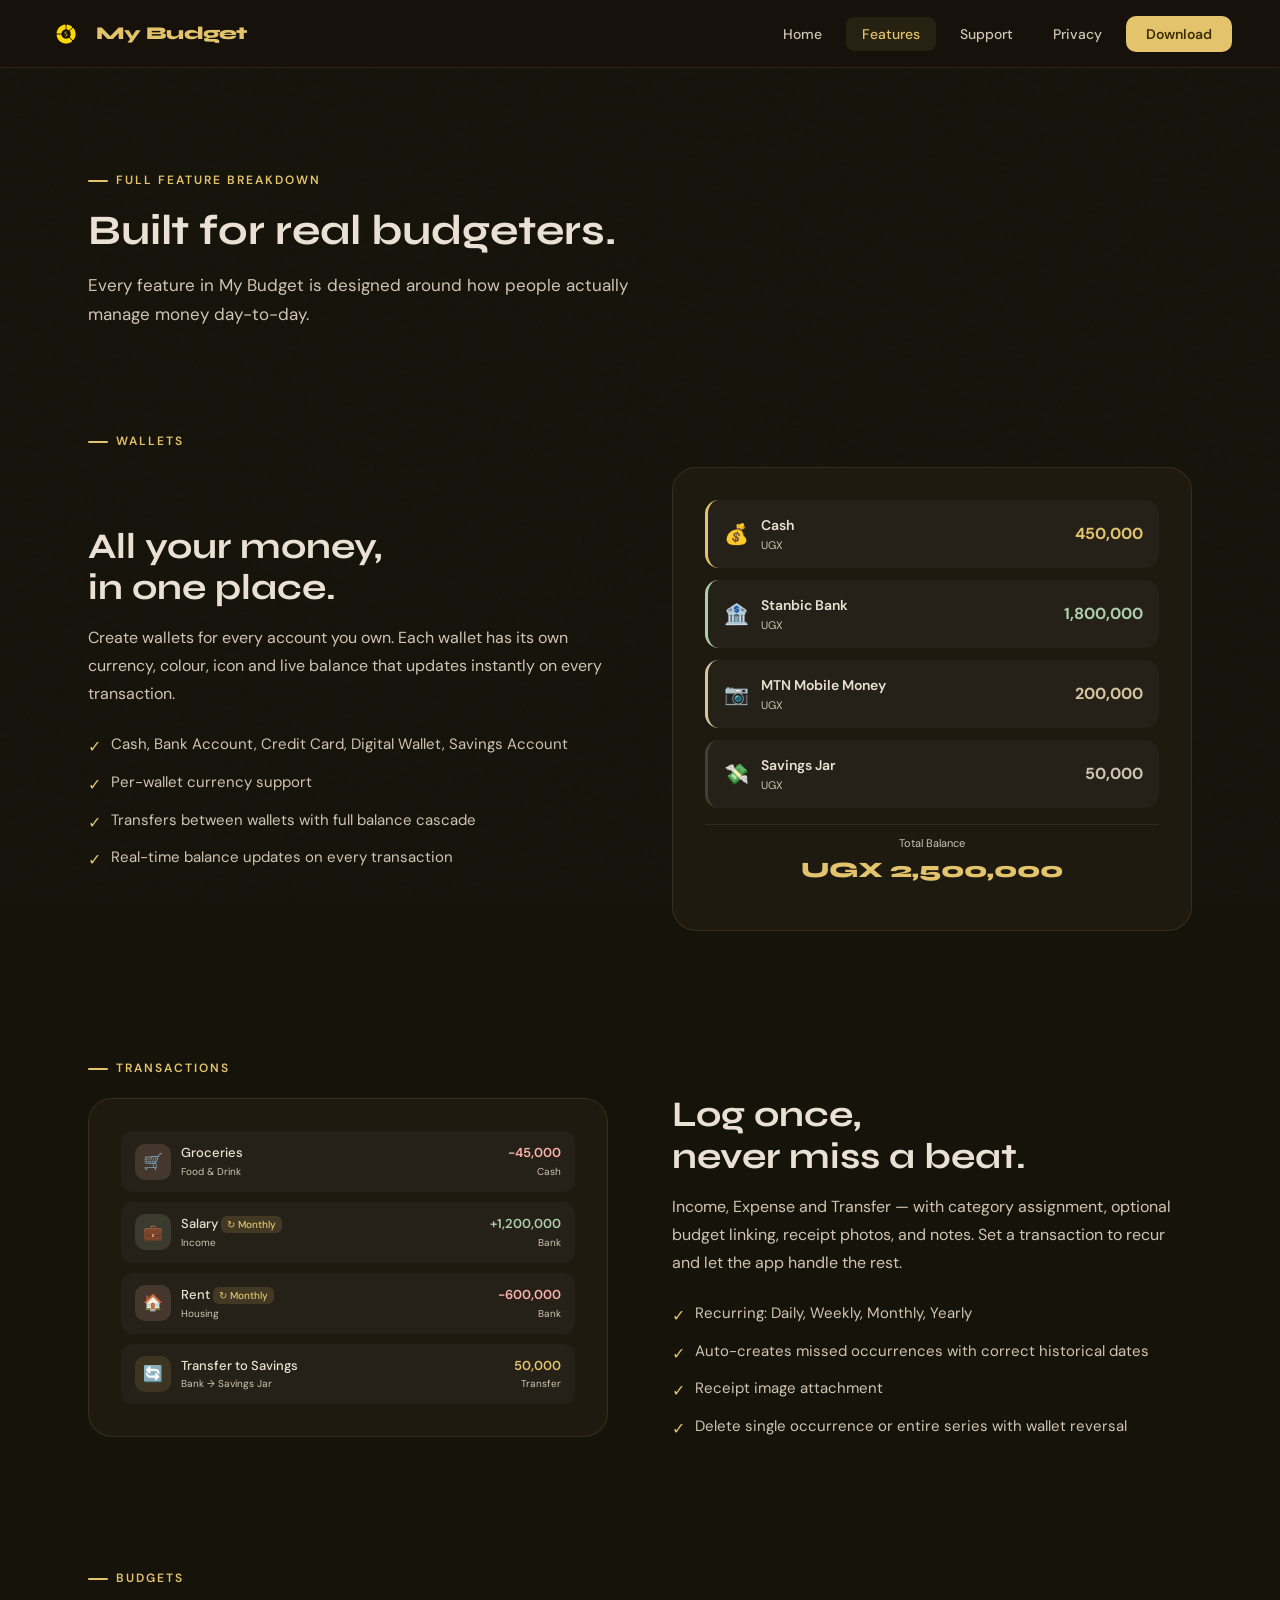
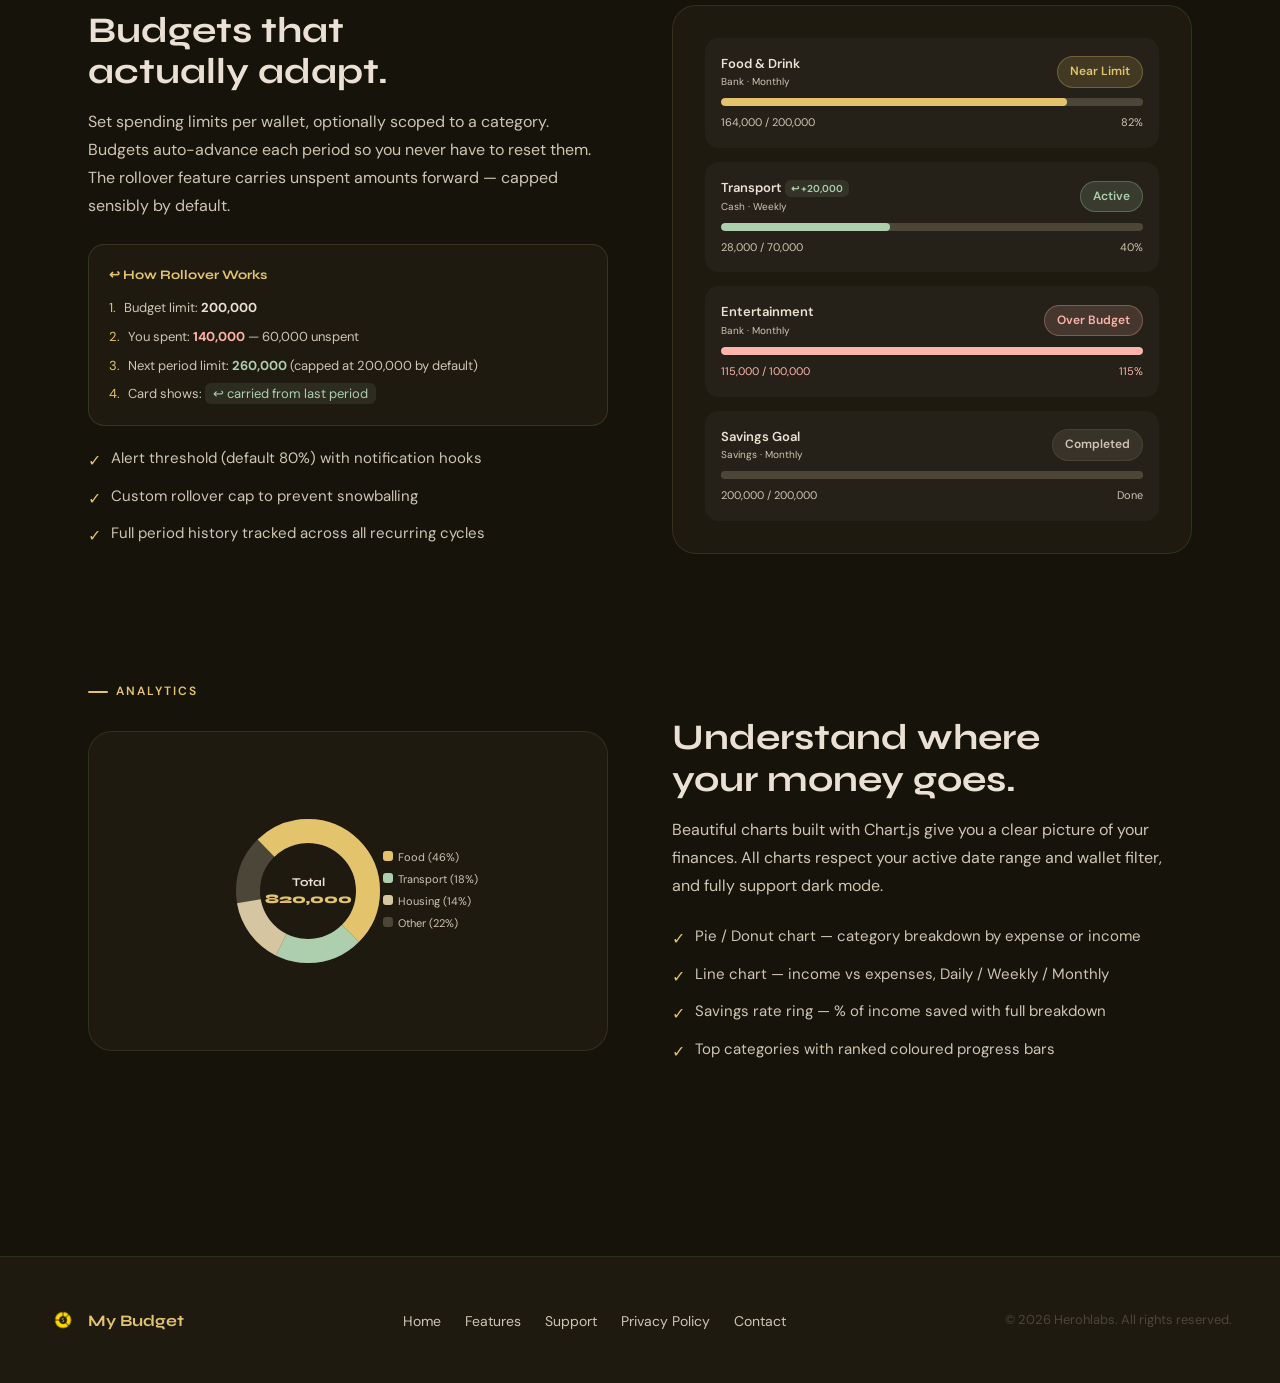
==== features.html @ f4169ef9 "- Initial Commit" ====
<!DOCTYPE html>
<html lang="en">
<head>
  <meta charset="UTF-8"/>
  <meta name="viewport" content="width=device-width, initial-scale=1.0"/>
  <title>Features — My Budget</title>
  <link rel="stylesheet" href="shared.css"/>
  <style>
    .feature-block { display:grid; grid-template-columns:1fr 1fr; gap:64px; align-items:center; margin-bottom:96px; }
    .feature-block.reverse { direction:rtl; }
    .feature-block.reverse > * { direction:ltr; }
    .feature-visual { background:var(--surface); border:1px solid rgba(227,196,109,0.12); border-radius:24px; padding:32px; min-height:320px; display:flex; flex-direction:column; justify-content:center; }
    .status-badge { display:inline-flex; align-items:center; gap:6px; padding:5px 12px; border-radius:100px; font-size:12px; font-weight:600; }
    .status-active { background:rgba(173,207,174,0.15); color:var(--tertiary); border:1px solid rgba(173,207,174,0.3); }
    .status-near { background:rgba(227,196,109,0.15); color:var(--primary); border:1px solid rgba(227,196,109,0.3); }
    .status-over { background:rgba(255,180,171,0.15); color:var(--error); border:1px solid rgba(255,180,171,0.3); }
    .status-completed { background:rgba(76,70,57,0.5); color:var(--on-surface-variant); border:1px solid rgba(76,70,57,0.8); }
    .progress-bar { height:8px; background:var(--surface-variant); border-radius:100px; overflow:hidden; margin:8px 0; }
    .progress-fill { height:100%; border-radius:100px; transition:width 0.6s ease; }
    @media(max-width:768px) { .feature-block { grid-template-columns:1fr; } .feature-block.reverse { direction:ltr; } }
  </style>
</head>
<body>
<nav id="navbar">
  <a href="index.html" class="nav-logo">
    <img src="ic_launcher_monochrome.png" alt="My Budget Logo">
    <span>My Budget</span>
  </a>
  <ul class="nav-links">
    <li><a href="index.html" id="nav-home">Home</a></li>
    <li><a href="features.html" id="nav-features">Features</a></li>
    <li><a href="support.html" id="nav-support">Support</a></li>
    <li><a href="privacy.html" id="nav-privacy">Privacy</a></li>
    <li><a href="#download" class="nav-cta">Download</a></li>
  </ul>
</nav>


<div style="padding-top:68px;">
  <section class="section" style="padding-bottom:48px;">
    <div class="section-label">Full feature breakdown</div>
    <h1 class="section-title">Built for real budgeters.</h1>
    <p class="section-sub">Every feature in My Budget is designed around how people actually manage money day-to-day.</p>
  </section>

  <!-- ── WALLETS ── -->
  <section class="section" style="padding-top:0;">
    <div class="section-label">Wallets</div>
    <div class="feature-block reveal">
      <div>
        <h2 style="font-size:clamp(24px,3vw,36px);margin-bottom:16px;">All your money,<br/>in one place.</h2>
        <p style="color:var(--on-surface-variant);margin-bottom:24px;line-height:1.75;">Create wallets for every account you own. Each wallet has its own currency, colour, icon and live balance that updates instantly on every transaction.</p>
        <ul style="list-style:none;display:flex;flex-direction:column;gap:10px;">
          <li style="display:flex;align-items:flex-start;gap:10px;"><span style="color:var(--primary);margin-top:2px;">&#10003;</span><span style="color:var(--on-surface-variant);font-size:15px;">Cash, Bank Account, Credit Card, Digital Wallet, Savings Account</span></li>
          <li style="display:flex;align-items:flex-start;gap:10px;"><span style="color:var(--primary);margin-top:2px;">&#10003;</span><span style="color:var(--on-surface-variant);font-size:15px;">Per-wallet currency support</span></li>
          <li style="display:flex;align-items:flex-start;gap:10px;"><span style="color:var(--primary);margin-top:2px;">&#10003;</span><span style="color:var(--on-surface-variant);font-size:15px;">Transfers between wallets with full balance cascade</span></li>
          <li style="display:flex;align-items:flex-start;gap:10px;"><span style="color:var(--primary);margin-top:2px;">&#10003;</span><span style="color:var(--on-surface-variant);font-size:15px;">Real-time balance updates on every transaction</span></li>
        </ul>
      </div>
      <div class="feature-visual">
        <div style="display:flex;flex-direction:column;gap:12px;">
          <div style="display:flex;justify-content:space-between;align-items:center;padding:14px 16px;background:var(--surface-2);border-radius:14px;border-left:3px solid var(--primary);">
            <div style="display:flex;align-items:center;gap:12px;"><span style="font-size:20px;">&#128176;</span><div><div style="font-weight:600;font-size:14px;">Cash</div><div style="font-size:11px;color:var(--on-surface-variant);">UGX</div></div></div>
            <div style="font-weight:700;color:var(--primary);">450,000</div>
          </div>
          <div style="display:flex;justify-content:space-between;align-items:center;padding:14px 16px;background:var(--surface-2);border-radius:14px;border-left:3px solid var(--tertiary);">
            <div style="display:flex;align-items:center;gap:12px;"><span style="font-size:20px;">&#127974;</span><div><div style="font-weight:600;font-size:14px;">Stanbic Bank</div><div style="font-size:11px;color:var(--on-surface-variant);">UGX</div></div></div>
            <div style="font-weight:700;color:var(--tertiary);">1,800,000</div>
          </div>
          <div style="display:flex;justify-content:space-between;align-items:center;padding:14px 16px;background:var(--surface-2);border-radius:14px;border-left:3px solid var(--secondary);">
            <div style="display:flex;align-items:center;gap:12px;"><span style="font-size:20px;">&#128247;</span><div><div style="font-weight:600;font-size:14px;">MTN Mobile Money</div><div style="font-size:11px;color:var(--on-surface-variant);">UGX</div></div></div>
            <div style="font-weight:700;color:var(--secondary);">200,000</div>
          </div>
          <div style="display:flex;justify-content:space-between;align-items:center;padding:14px 16px;background:var(--surface-2);border-radius:14px;border-left:3px solid rgba(76,70,57,0.8);">
            <div style="display:flex;align-items:center;gap:12px;"><span style="font-size:20px;">&#128184;</span><div><div style="font-weight:600;font-size:14px;">Savings Jar</div><div style="font-size:11px;color:var(--on-surface-variant);">UGX</div></div></div>
            <div style="font-weight:700;color:var(--on-surface-variant);">50,000</div>
          </div>
          <div style="text-align:center;padding:10px;border-top:1px solid rgba(227,196,109,0.1);margin-top:4px;"><div style="font-size:11px;color:var(--on-surface-variant);">Total Balance</div><div style="font-size:22px;font-weight:800;color:var(--primary);font-family:'Syne',sans-serif;">UGX 2,500,000</div></div>
        </div>
      </div>
    </div>

    <!-- ── TRANSACTIONS ── -->
    <div class="section-label" style="margin-top:32px;">Transactions</div>
    <div class="feature-block reverse reveal">
      <div>
        <h2 style="font-size:clamp(24px,3vw,36px);margin-bottom:16px;">Log once,<br/>never miss a beat.</h2>
        <p style="color:var(--on-surface-variant);margin-bottom:24px;line-height:1.75;">Income, Expense and Transfer — with category assignment, optional budget linking, receipt photos, and notes. Set a transaction to recur and let the app handle the rest.</p>
        <ul style="list-style:none;display:flex;flex-direction:column;gap:10px;">
          <li style="display:flex;align-items:flex-start;gap:10px;"><span style="color:var(--primary);margin-top:2px;">&#10003;</span><span style="color:var(--on-surface-variant);font-size:15px;">Recurring: Daily, Weekly, Monthly, Yearly</span></li>
          <li style="display:flex;align-items:flex-start;gap:10px;"><span style="color:var(--primary);margin-top:2px;">&#10003;</span><span style="color:var(--on-surface-variant);font-size:15px;">Auto-creates missed occurrences with correct historical dates</span></li>
          <li style="display:flex;align-items:flex-start;gap:10px;"><span style="color:var(--primary);margin-top:2px;">&#10003;</span><span style="color:var(--on-surface-variant);font-size:15px;">Receipt image attachment</span></li>
          <li style="display:flex;align-items:flex-start;gap:10px;"><span style="color:var(--primary);margin-top:2px;">&#10003;</span><span style="color:var(--on-surface-variant);font-size:15px;">Delete single occurrence or entire series with wallet reversal</span></li>
        </ul>
      </div>
      <div class="feature-visual">
        <div style="display:flex;flex-direction:column;gap:10px;">
          <div style="display:flex;justify-content:space-between;align-items:center;padding:12px 14px;background:var(--surface-2);border-radius:12px;">
            <div style="display:flex;align-items:center;gap:10px;"><div style="width:36px;height:36px;background:rgba(255,180,171,0.15);border-radius:10px;display:flex;align-items:center;justify-content:center;">&#128722;</div><div><div style="font-size:13px;font-weight:500;">Groceries</div><div style="font-size:10px;color:var(--on-surface-variant);">Food &amp; Drink</div></div></div>
            <div style="text-align:right;"><div style="color:var(--error);font-weight:600;font-size:13px;">-45,000</div><div style="font-size:10px;color:var(--on-surface-variant);">Cash</div></div>
          </div>
          <div style="display:flex;justify-content:space-between;align-items:center;padding:12px 14px;background:var(--surface-2);border-radius:12px;">
            <div style="display:flex;align-items:center;gap:10px;"><div style="width:36px;height:36px;background:rgba(173,207,174,0.15);border-radius:10px;display:flex;align-items:center;justify-content:center;">&#128188;</div><div><div style="font-size:13px;font-weight:500;">Salary <span style="font-size:10px;background:rgba(227,196,109,0.15);color:var(--primary);padding:2px 6px;border-radius:6px;">&#8635; Monthly</span></div><div style="font-size:10px;color:var(--on-surface-variant);">Income</div></div></div>
            <div style="text-align:right;"><div style="color:var(--tertiary);font-weight:600;font-size:13px;">+1,200,000</div><div style="font-size:10px;color:var(--on-surface-variant);">Bank</div></div>
          </div>
          <div style="display:flex;justify-content:space-between;align-items:center;padding:12px 14px;background:var(--surface-2);border-radius:12px;">
            <div style="display:flex;align-items:center;gap:10px;"><div style="width:36px;height:36px;background:rgba(255,180,171,0.15);border-radius:10px;display:flex;align-items:center;justify-content:center;">&#127968;</div><div><div style="font-size:13px;font-weight:500;">Rent <span style="font-size:10px;background:rgba(227,196,109,0.15);color:var(--primary);padding:2px 6px;border-radius:6px;">&#8635; Monthly</span></div><div style="font-size:10px;color:var(--on-surface-variant);">Housing</div></div></div>
            <div style="text-align:right;"><div style="color:var(--error);font-weight:600;font-size:13px;">-600,000</div><div style="font-size:10px;color:var(--on-surface-variant);">Bank</div></div>
          </div>
          <div style="display:flex;justify-content:space-between;align-items:center;padding:12px 14px;background:var(--surface-2);border-radius:12px;">
            <div style="display:flex;align-items:center;gap:10px;"><div style="width:36px;height:36px;background:rgba(227,196,109,0.12);border-radius:10px;display:flex;align-items:center;justify-content:center;">&#128260;</div><div><div style="font-size:13px;font-weight:500;">Transfer to Savings</div><div style="font-size:10px;color:var(--on-surface-variant);">Bank &#8594; Savings Jar</div></div></div>
            <div style="text-align:right;"><div style="color:var(--primary);font-weight:600;font-size:13px;">50,000</div><div style="font-size:10px;color:var(--on-surface-variant);">Transfer</div></div>
          </div>
        </div>
      </div>
    </div>

    <!-- ── BUDGETS ── -->
    <div class="section-label" style="margin-top:32px;">Budgets</div>
    <div class="feature-block reveal">
      <div>
        <h2 style="font-size:clamp(24px,3vw,36px);margin-bottom:16px;">Budgets that<br/>actually adapt.</h2>
        <p style="color:var(--on-surface-variant);margin-bottom:24px;line-height:1.75;">Set spending limits per wallet, optionally scoped to a category. Budgets auto-advance each period so you never have to reset them. The rollover feature carries unspent amounts forward — capped sensibly by default.</p>

        <div style="background:var(--surface);border:1px solid rgba(227,196,109,0.15);border-radius:16px;padding:20px;margin-bottom:20px;">
          <div style="font-size:13px;font-weight:700;color:var(--primary);margin-bottom:12px;font-family:'Syne',sans-serif;">&#8617; How Rollover Works</div>
          <div style="display:flex;flex-direction:column;gap:8px;font-size:13px;color:var(--on-surface-variant);">
            <div style="display:flex;gap:8px;"><span style="color:var(--primary);">1.</span><span>Budget limit: <strong style="color:var(--on-bg);">200,000</strong></span></div>
            <div style="display:flex;gap:8px;"><span style="color:var(--primary);">2.</span><span>You spent: <strong style="color:var(--error);">140,000</strong> — 60,000 unspent</span></div>
            <div style="display:flex;gap:8px;"><span style="color:var(--primary);">3.</span><span>Next period limit: <strong style="color:var(--tertiary);">260,000</strong> (capped at 200,000 by default)</span></div>
            <div style="display:flex;gap:8px;"><span style="color:var(--primary);">4.</span><span>Card shows: <span style="background:rgba(173,207,174,0.1);padding:2px 8px;border-radius:6px;color:var(--tertiary);">&#8617; carried from last period</span></span></div>
          </div>
        </div>

        <ul style="list-style:none;display:flex;flex-direction:column;gap:10px;">
          <li style="display:flex;align-items:flex-start;gap:10px;"><span style="color:var(--primary);margin-top:2px;">&#10003;</span><span style="color:var(--on-surface-variant);font-size:15px;">Alert threshold (default 80%) with notification hooks</span></li>
          <li style="display:flex;align-items:flex-start;gap:10px;"><span style="color:var(--primary);margin-top:2px;">&#10003;</span><span style="color:var(--on-surface-variant);font-size:15px;">Custom rollover cap to prevent snowballing</span></li>
          <li style="display:flex;align-items:flex-start;gap:10px;"><span style="color:var(--primary);margin-top:2px;">&#10003;</span><span style="color:var(--on-surface-variant);font-size:15px;">Full period history tracked across all recurring cycles</span></li>
        </ul>
      </div>
      <div class="feature-visual">
        <div style="display:flex;flex-direction:column;gap:14px;">
          <div style="padding:16px;background:var(--surface-2);border-radius:14px;">
            <div style="display:flex;justify-content:space-between;align-items:center;margin-bottom:8px;"><div><div style="font-size:13px;font-weight:600;">Food &amp; Drink</div><div style="font-size:10px;color:var(--on-surface-variant);">Bank &middot; Monthly</div></div><span class="status-badge status-near">Near Limit</span></div>
            <div class="progress-bar"><div class="progress-fill" style="width:82%;background:var(--primary);"></div></div>
            <div style="display:flex;justify-content:space-between;font-size:11px;color:var(--on-surface-variant);"><span>164,000 / 200,000</span><span>82%</span></div>
          </div>
          <div style="padding:16px;background:var(--surface-2);border-radius:14px;">
            <div style="display:flex;justify-content:space-between;align-items:center;margin-bottom:8px;"><div><div style="font-size:13px;font-weight:600;">Transport <span style="font-size:10px;background:rgba(173,207,174,0.1);color:var(--tertiary);padding:2px 6px;border-radius:6px;">&#8617; +20,000</span></div><div style="font-size:10px;color:var(--on-surface-variant);">Cash &middot; Weekly</div></div><span class="status-badge status-active">Active</span></div>
            <div class="progress-bar"><div class="progress-fill" style="width:40%;background:var(--tertiary);"></div></div>
            <div style="display:flex;justify-content:space-between;font-size:11px;color:var(--on-surface-variant);"><span>28,000 / 70,000</span><span>40%</span></div>
          </div>
          <div style="padding:16px;background:var(--surface-2);border-radius:14px;">
            <div style="display:flex;justify-content:space-between;align-items:center;margin-bottom:8px;"><div><div style="font-size:13px;font-weight:600;">Entertainment</div><div style="font-size:10px;color:var(--on-surface-variant);">Bank &middot; Monthly</div></div><span class="status-badge status-over">Over Budget</span></div>
            <div class="progress-bar"><div class="progress-fill" style="width:100%;background:var(--error);"></div></div>
            <div style="display:flex;justify-content:space-between;font-size:11px;color:var(--error);"><span>115,000 / 100,000</span><span>115%</span></div>
          </div>
          <div style="padding:16px;background:var(--surface-2);border-radius:14px;">
            <div style="display:flex;justify-content:space-between;align-items:center;margin-bottom:8px;"><div><div style="font-size:13px;font-weight:600;">Savings Goal</div><div style="font-size:10px;color:var(--on-surface-variant);">Savings &middot; Monthly</div></div><span class="status-badge status-completed">Completed</span></div>
            <div class="progress-bar"><div class="progress-fill" style="width:100%;background:var(--surface-variant);"></div></div>
            <div style="display:flex;justify-content:space-between;font-size:11px;color:var(--on-surface-variant);"><span>200,000 / 200,000</span><span>Done</span></div>
          </div>
        </div>
      </div>
    </div>

    <!-- ── STATISTICS ── -->
    <div class="section-label" style="margin-top:32px;">Analytics</div>
    <div class="feature-block reverse reveal">
      <div>
        <h2 style="font-size:clamp(24px,3vw,36px);margin-bottom:16px;">Understand where<br/>your money goes.</h2>
        <p style="color:var(--on-surface-variant);margin-bottom:24px;line-height:1.75;">Beautiful charts built with Chart.js give you a clear picture of your finances. All charts respect your active date range and wallet filter, and fully support dark mode.</p>
        <ul style="list-style:none;display:flex;flex-direction:column;gap:10px;">
          <li style="display:flex;align-items:flex-start;gap:10px;"><span style="color:var(--primary);margin-top:2px;">&#10003;</span><span style="color:var(--on-surface-variant);font-size:15px;">Pie / Donut chart — category breakdown by expense or income</span></li>
          <li style="display:flex;align-items:flex-start;gap:10px;"><span style="color:var(--primary);margin-top:2px;">&#10003;</span><span style="color:var(--on-surface-variant);font-size:15px;">Line chart — income vs expenses, Daily / Weekly / Monthly</span></li>
          <li style="display:flex;align-items:flex-start;gap:10px;"><span style="color:var(--primary);margin-top:2px;">&#10003;</span><span style="color:var(--on-surface-variant);font-size:15px;">Savings rate ring — % of income saved with full breakdown</span></li>
          <li style="display:flex;align-items:flex-start;gap:10px;"><span style="color:var(--primary);margin-top:2px;">&#10003;</span><span style="color:var(--on-surface-variant);font-size:15px;">Top categories with ranked coloured progress bars</span></li>
        </ul>
      </div>
      <div class="feature-visual" style="align-items:center;">
        <svg viewBox="0 0 280 220" xmlns="http://www.w3.org/2000/svg" style="width:100%;max-width:280px;">
          <!-- Donut chart -->
          <circle cx="100" cy="110" r="60" fill="none" stroke="#4C4639" stroke-width="24"/>
          <circle cx="100" cy="110" r="60" fill="none" stroke="#E3C46D" stroke-width="24" stroke-dasharray="188 189" stroke-dashoffset="47" transform="rotate(-90 100 110)"/>
          <circle cx="100" cy="110" r="60" fill="none" stroke="#ADCFAE" stroke-width="24" stroke-dasharray="75 302" stroke-dashoffset="-141" transform="rotate(-90 100 110)"/>
          <circle cx="100" cy="110" r="60" fill="none" stroke="#D5C5A1" stroke-width="24" stroke-dasharray="56 321" stroke-dashoffset="-216" transform="rotate(-90 100 110)"/>
          <text x="100" y="105" text-anchor="middle" fill="#EAE1D4" font-size="12" font-family="Syne" font-weight="700">Total</text>
          <text x="100" y="122" text-anchor="middle" fill="#E3C46D" font-size="13" font-family="Syne" font-weight="800">820,000</text>
          <!-- Legend -->
          <rect x="175" y="70" width="10" height="10" rx="3" fill="#E3C46D"/>
          <text x="190" y="80" fill="#CFC5B4" font-size="11" font-family="DM Sans">Food (46%)</text>
          <rect x="175" y="92" width="10" height="10" rx="3" fill="#ADCFAE"/>
          <text x="190" y="102" fill="#CFC5B4" font-size="11" font-family="DM Sans">Transport (18%)</text>
          <rect x="175" y="114" width="10" height="10" rx="3" fill="#D5C5A1"/>
          <text x="190" y="124" fill="#CFC5B4" font-size="11" font-family="DM Sans">Housing (14%)</text>
          <rect x="175" y="136" width="10" height="10" rx="3" fill="#4C4639"/>
          <text x="190" y="146" fill="#CFC5B4" font-size="11" font-family="DM Sans">Other (22%)</text>
        </svg>
      </div>
    </div>
  </section>
</div>

<footer>
  <div class="footer-inner">
    <a href="index.html" class="footer-logo">
      <img src="ic_launcher_monochrome.png" alt="My Budget"/>
      <span>My Budget</span>
    </a>
    <ul class="footer-links">
      <li><a href="index.html">Home</a></li>
      <li><a href="features.html">Features</a></li>
      <li><a href="support.html">Support</a></li>
      <li><a href="privacy.html">Privacy Policy</a></li>
      <li><a href="mailto:herohlabs@gmail.com">Contact</a></li>
    </ul>
    <p class="footer-copy">&copy; 2026 Herohlabs. All rights reserved.</p>
  </div>
</footer>

<script>
  const observer = new IntersectionObserver((entries) => {
    entries.forEach(e => { if (e.isIntersecting) e.target.classList.add('visible'); });
  }, { threshold: 0.1 });
  document.querySelectorAll('.reveal').forEach(el => observer.observe(el));
  document.getElementById('nav-features').classList.add('active');
</script>
</body>
</html>
---- shared.css ----
@import url('https://fonts.googleapis.com/css2?family=Syne:wght@400;500;600;700;800&family=DM+Sans:ital,opsz,wght@0,9..40,300;0,9..40,400;0,9..40,500;1,9..40,300&display=swap');

:root {
  --primary: #E3C46D;
  --primary-dark: #584400;
  --primary-light: #FFE08B;
  --on-primary: #3D2F00;
  --secondary: #D5C5A1;
  --secondary-container: #50462A;
  --on-secondary: #F2E1BB;
  --tertiary: #ADCFAE;
  --tertiary-container: #304D34;
  --on-tertiary: #C8ECC9;
  --error: #FFB4AB;
  --bg: #16130B;
  --surface: #1E1A10;
  --surface-2: #252118;
  --surface-variant: #4C4639;
  --on-bg: #EAE1D4;
  --on-surface: #EAE1D4;
  --on-surface-variant: #CFC5B4;
  --income: #ADCFAE;
  --expense: #FFB4AB;
  --radius: 16px;
  --radius-sm: 8px;
  --radius-lg: 24px;
}

*, *::before, *::after { box-sizing: border-box; margin: 0; padding: 0; }

html { scroll-behavior: smooth; }

body {
  font-family: 'DM Sans', sans-serif;
  background: var(--bg);
  color: var(--on-bg);
  line-height: 1.6;
  overflow-x: hidden;
}

/* ── NOISE TEXTURE OVERLAY ── */
body::before {
  content: '';
  position: fixed;
  inset: 0;
  background-image: url("data:image/svg+xml,%3Csvg viewBox='0 0 256 256' xmlns='http://www.w3.org/2000/svg'%3E%3Cfilter id='noise'%3E%3CfeTurbulence type='fractalNoise' baseFrequency='0.9' numOctaves='4' stitchTiles='stitch'/%3E%3C/filter%3E%3Crect width='100%25' height='100%25' filter='url(%23noise)' opacity='0.04'/%3E%3C/svg%3E");
  pointer-events: none;
  z-index: 0;
  opacity: 0.4;
}

/* ── TYPOGRAPHY ── */
h1, h2, h3, h4, h5 {
  font-family: 'Syne', sans-serif;
  font-weight: 700;
  line-height: 1.15;
}

/* ── NAV ── */
nav {
  position: fixed;
  top: 0; left: 0; right: 0;
  z-index: 100;
  padding: 0 48px;
  height: 68px;
  display: flex;
  align-items: center;
  justify-content: space-between;
  background: rgba(22, 19, 11, 0.82);
  backdrop-filter: blur(18px);
  -webkit-backdrop-filter: blur(18px);
  border-bottom: 1px solid rgba(227, 196, 109, 0.1);
  transition: all 0.3s ease;
}

.nav-logo {
  display: flex;
  align-items: center;
  gap: 12px;
  text-decoration: none;
}

.nav-logo img {
  width: 36px;
  height: 36px;
  border-radius: 10px;
}

.nav-logo span {
  font-family: 'Syne', sans-serif;
  font-weight: 800;
  font-size: 18px;
  color: var(--primary);
  letter-spacing: -0.5px;
}

.nav-links {
  display: flex;
  align-items: center;
  gap: 8px;
  list-style: none;
}

.nav-links a {
  color: var(--on-surface-variant);
  text-decoration: none;
  font-size: 14px;
  font-weight: 500;
  padding: 8px 16px;
  border-radius: 8px;
  transition: all 0.2s ease;
}

.nav-links a:hover, .nav-links a.active {
  color: var(--primary);
  background: rgba(227, 196, 109, 0.08);
}

.nav-cta {
  background: var(--primary) !important;
  color: var(--on-primary) !important;
  font-weight: 600 !important;
  padding: 9px 20px !important;
  border-radius: 10px !important;
}

.nav-cta:hover {
  background: var(--primary-light) !important;
  transform: translateY(-1px);
  box-shadow: 0 4px 20px rgba(227, 196, 109, 0.3);
}

/* ── BUTTONS ── */
.btn {
  display: inline-flex;
  align-items: center;
  gap: 8px;
  padding: 14px 28px;
  border-radius: 12px;
  font-family: 'DM Sans', sans-serif;
  font-weight: 600;
  font-size: 15px;
  text-decoration: none;
  cursor: pointer;
  border: none;
  transition: all 0.25s ease;
}

.btn-primary {
  background: var(--primary);
  color: var(--on-primary);
}

.btn-primary:hover {
  background: var(--primary-light);
  transform: translateY(-2px);
  box-shadow: 0 8px 32px rgba(227, 196, 109, 0.35);
}

.btn-outline {
  background: transparent;
  color: var(--primary);
  border: 1.5px solid rgba(227, 196, 109, 0.4);
}

.btn-outline:hover {
  background: rgba(227, 196, 109, 0.08);
  border-color: var(--primary);
  transform: translateY(-2px);
}

/* ── CARDS ── */
.card {
  background: var(--surface);
  border: 1px solid rgba(227, 196, 109, 0.1);
  border-radius: var(--radius);
  padding: 28px;
  transition: all 0.3s ease;
}

.card:hover {
  border-color: rgba(227, 196, 109, 0.25);
  transform: translateY(-4px);
  box-shadow: 0 16px 48px rgba(0,0,0,0.4);
}

/* ── SECTION ── */
.section {
  position: relative;
  z-index: 1;
  padding: 96px 48px;
  max-width: 1200px;
  margin: 0 auto;
}

.section-label {
  display: inline-flex;
  align-items: center;
  gap: 8px;
  font-size: 12px;
  font-weight: 600;
  letter-spacing: 2px;
  text-transform: uppercase;
  color: var(--primary);
  margin-bottom: 16px;
}

.section-label::before {
  content: '';
  width: 20px;
  height: 2px;
  background: var(--primary);
  border-radius: 2px;
}

.section-title {
  font-size: clamp(28px, 4vw, 42px);
  color: var(--on-bg);
  margin-bottom: 16px;
}

.section-sub {
  font-size: 17px;
  color: var(--on-surface-variant);
  max-width: 560px;
  line-height: 1.7;
  margin-bottom: 48px;
}

/* ── CHIP ── */
.chip {
  display: inline-flex;
  align-items: center;
  gap: 6px;
  padding: 5px 12px;
  border-radius: 100px;
  font-size: 12px;
  font-weight: 600;
  background: rgba(227, 196, 109, 0.12);
  color: var(--primary);
  border: 1px solid rgba(227, 196, 109, 0.2);
}

/* ── FOOTER ── */
footer {
  position: relative;
  z-index: 1;
  background: var(--surface);
  border-top: 1px solid rgba(227, 196, 109, 0.1);
  padding: 48px;
}

.footer-inner {
  max-width: 1200px;
  margin: 0 auto;
  display: flex;
  align-items: center;
  justify-content: space-between;
  flex-wrap: wrap;
  gap: 24px;
}

.footer-logo {
  display: flex;
  align-items: center;
  gap: 10px;
  text-decoration: none;
}

.footer-logo img { width: 30px; height: 30px; border-radius: 8px; }

.footer-logo span {
  font-family: 'Syne', sans-serif;
  font-weight: 700;
  font-size: 16px;
  color: var(--primary);
}

.footer-links {
  display: flex;
  gap: 24px;
  list-style: none;
  flex-wrap: wrap;
}

.footer-links a {
  color: var(--on-surface-variant);
  text-decoration: none;
  font-size: 14px;
  transition: color 0.2s;
}

.footer-links a:hover { color: var(--primary); }

.footer-copy {
  font-size: 13px;
  color: var(--surface-variant);
}

/* ── DIVIDER ── */
.divider {
  height: 1px;
  background: linear-gradient(90deg, transparent, rgba(227,196,109,0.15), transparent);
  margin: 0 48px;
}

/* ── GLOW ── */
.glow {
  position: absolute;
  border-radius: 50%;
  filter: blur(80px);
  pointer-events: none;
  z-index: 0;
}

/* ── SCROLL REVEAL ── */
.reveal {
  opacity: 0;
  transform: translateY(28px);
  transition: opacity 0.6s ease, transform 0.6s ease;
}

.reveal.visible {
  opacity: 1;
  transform: translateY(0);
}

/* ── MOBILE ── */
@media (max-width: 768px) {
  nav { padding: 0 20px; }
  .section { padding: 64px 20px; }
  .footer-inner { flex-direction: column; align-items: flex-start; }
  .nav-links { display: none; }
}
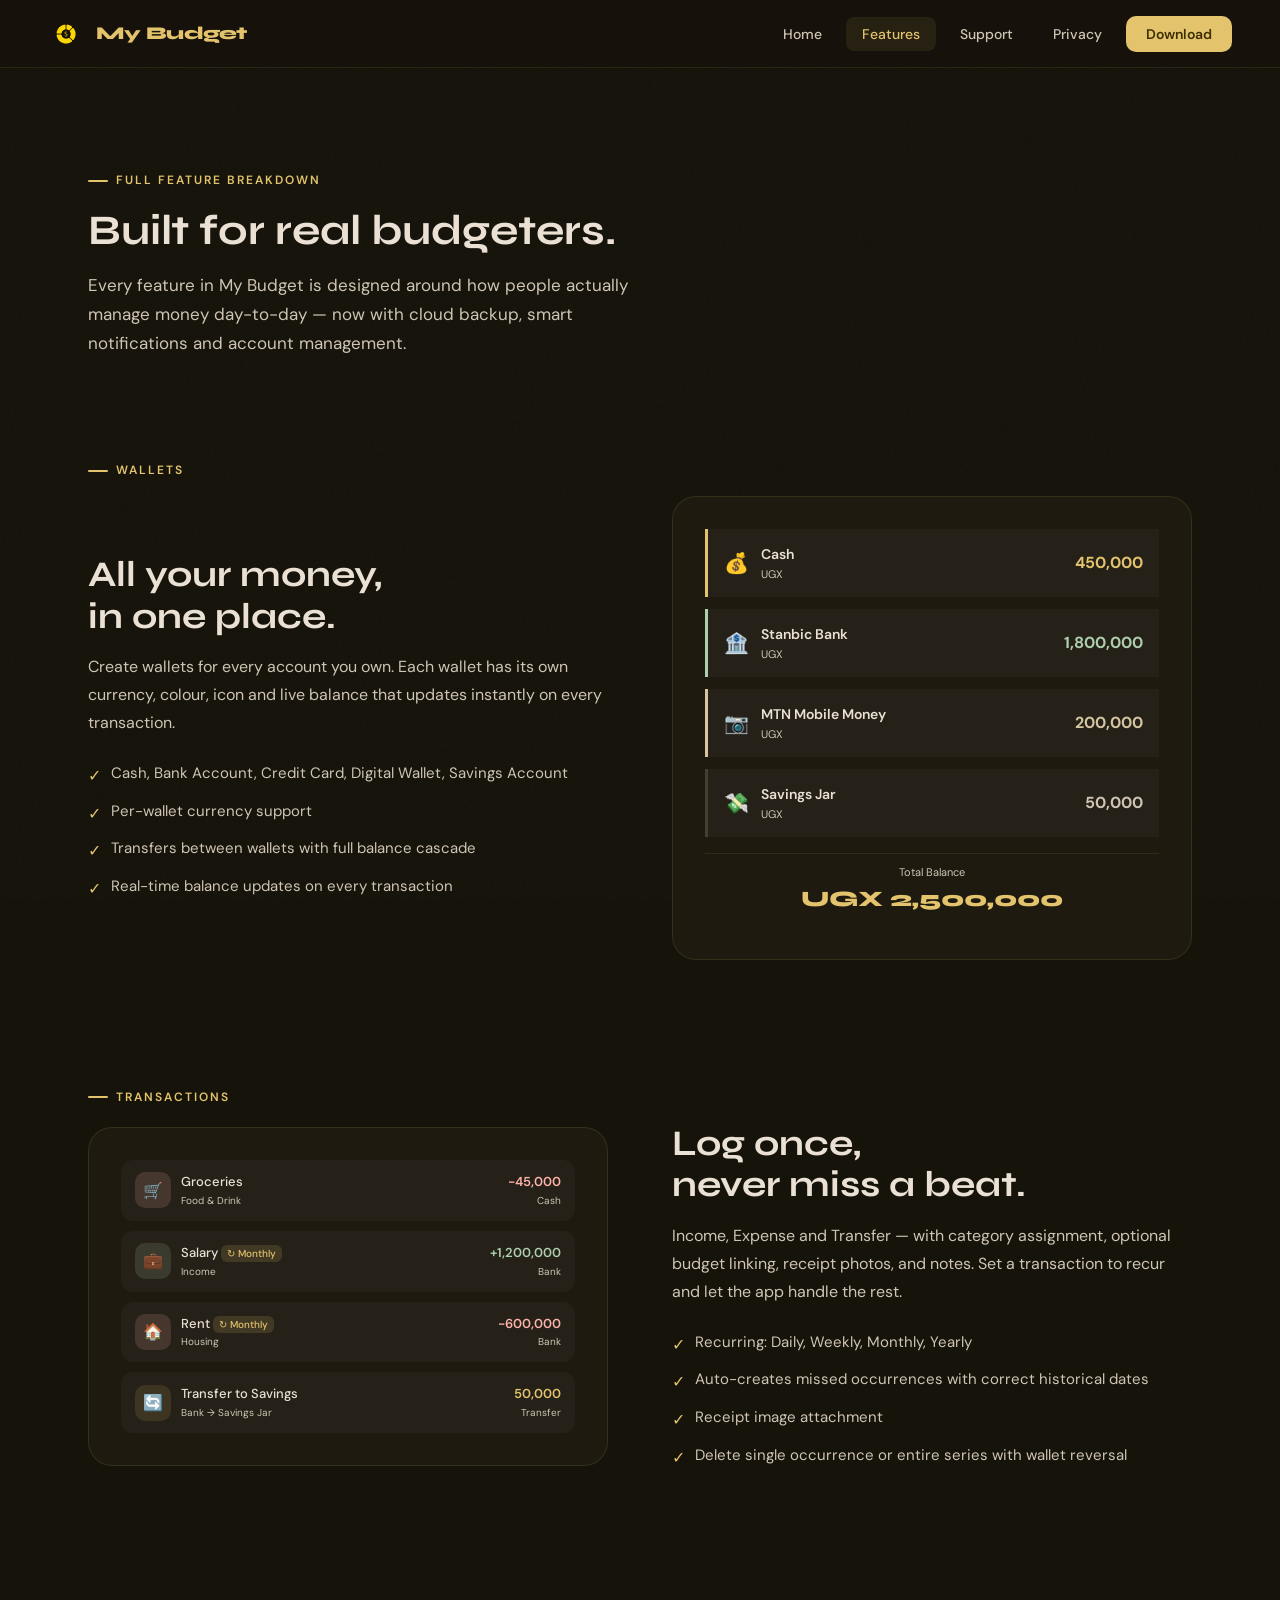
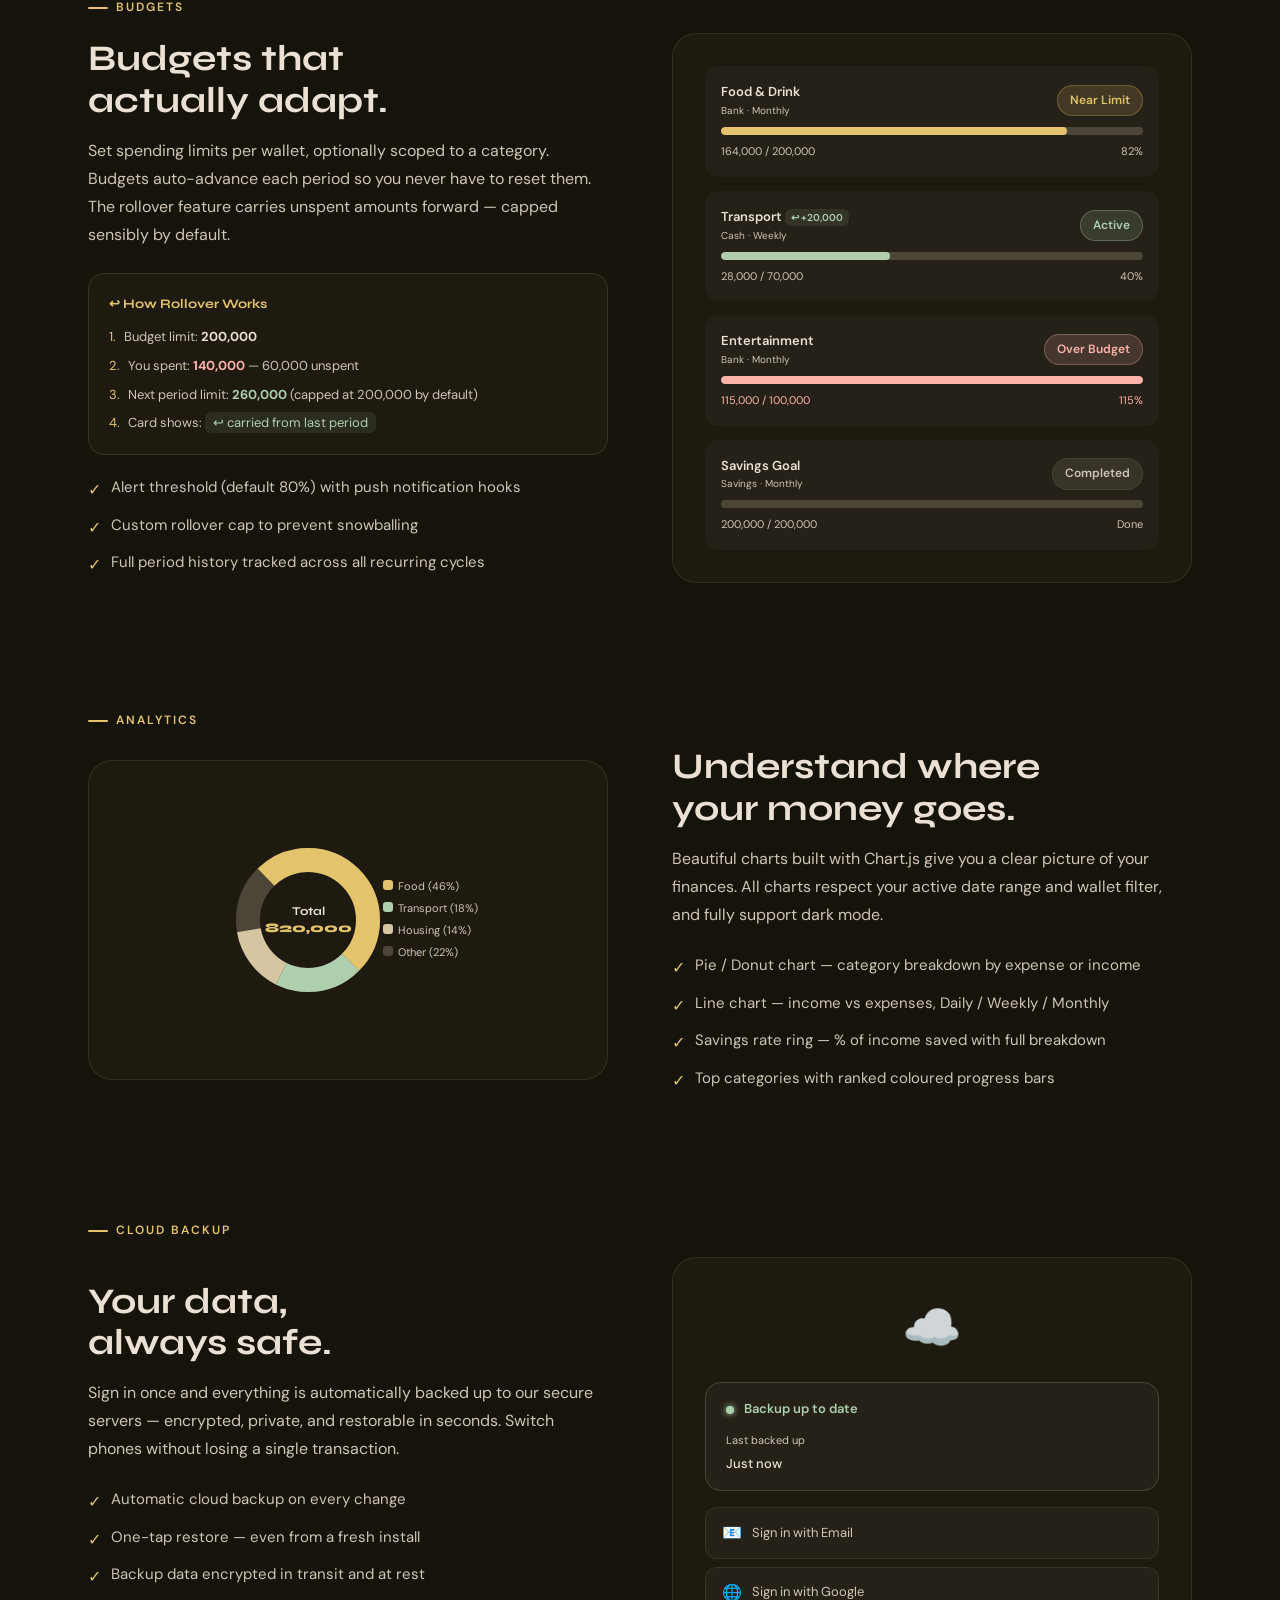
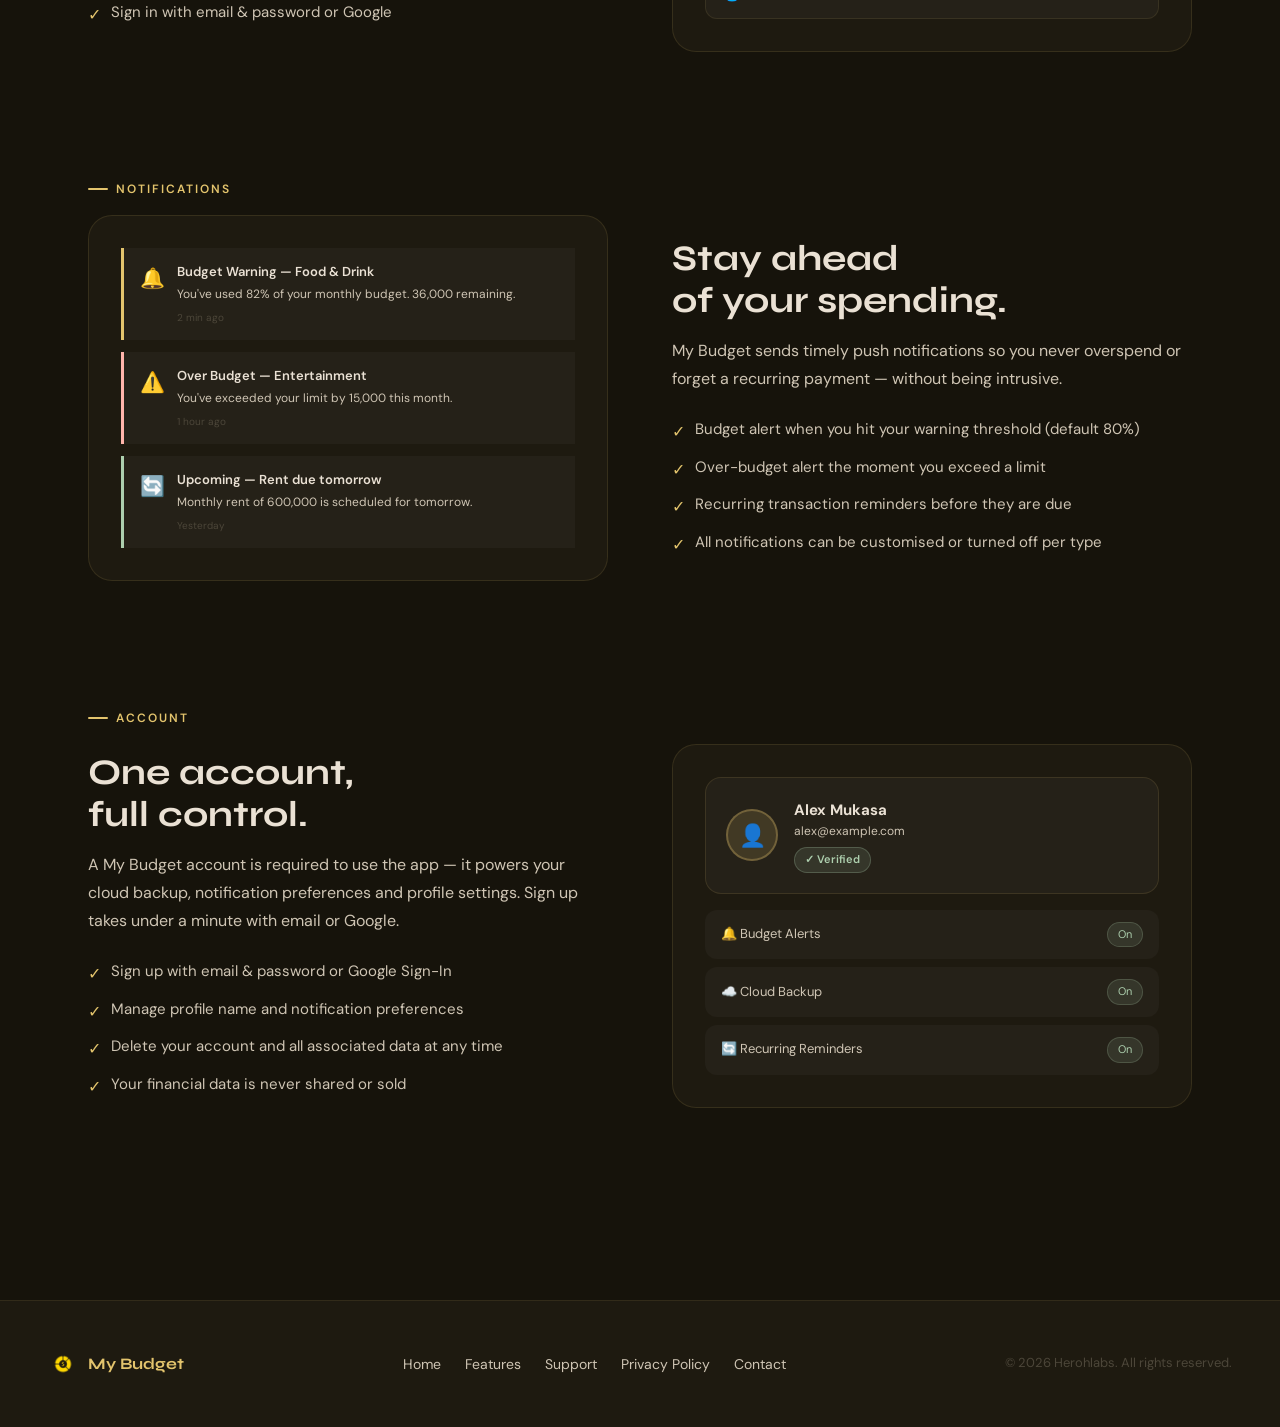
==== commit 53e9588e: "-User account update" ====
--- a/features.html
+++ b/features.html
@@ -23,7 +23,7 @@
 <body>
 <nav id="navbar">
   <a href="index.html" class="nav-logo">
-    <img src="ic_launcher_monochrome.png" alt="My Budget Logo">
+    <img src="logo.png" alt="My Budget Logo">
     <span>My Budget</span>
   </a>
   <ul class="nav-links">
@@ -35,12 +35,11 @@
   </ul>
 </nav>
 
-
 <div style="padding-top:68px;">
   <section class="section" style="padding-bottom:48px;">
     <div class="section-label">Full feature breakdown</div>
     <h1 class="section-title">Built for real budgeters.</h1>
-    <p class="section-sub">Every feature in My Budget is designed around how people actually manage money day-to-day.</p>
+    <p class="section-sub">Every feature in My Budget is designed around how people actually manage money day-to-day — now with cloud backup, smart notifications and account management.</p>
   </section>
 
   <!-- ── WALLETS ── -->
@@ -59,20 +58,21 @@
       </div>
       <div class="feature-visual">
         <div style="display:flex;flex-direction:column;gap:12px;">
-          <div style="display:flex;justify-content:space-between;align-items:center;padding:14px 16px;background:var(--surface-2);border-radius:14px;border-left:3px solid var(--primary);">
+          <div style="display:flex;justify-content:space-between;align-items:center;padding:14px 16px;background:var(--surface-2);border-radius:0px;border-left:3px solid var(--primary);">
             <div style="display:flex;align-items:center;gap:12px;"><span style="font-size:20px;">&#128176;</span><div><div style="font-weight:600;font-size:14px;">Cash</div><div style="font-size:11px;color:var(--on-surface-variant);">UGX</div></div></div>
             <div style="font-weight:700;color:var(--primary);">450,000</div>
           </div>
-          <div style="display:flex;justify-content:space-between;align-items:center;padding:14px 16px;background:var(--surface-2);border-radius:14px;border-left:3px solid var(--tertiary);">
+          <div style="display:flex;justify-content:space-between;align-items:center;padding:14px 16px;background:var(--surface-2);border-radius:0px;border-left:3px solid var(--tertiary);">
             <div style="display:flex;align-items:center;gap:12px;"><span style="font-size:20px;">&#127974;</span><div><div style="font-weight:600;font-size:14px;">Stanbic Bank</div><div style="font-size:11px;color:var(--on-surface-variant);">UGX</div></div></div>
             <div style="font-weight:700;color:var(--tertiary);">1,800,000</div>
           </div>
-          <div style="display:flex;justify-content:space-between;align-items:center;padding:14px 16px;background:var(--surface-2);border-radius:14px;border-left:3px solid var(--secondary);">
+          <div style="display:flex;justify-content:space-between;align-items:center;padding:14px 16px;background:var(--surface-2);border-radius:0px;border-left:3px solid var(--secondary);">
             <div style="display:flex;align-items:center;gap:12px;"><span style="font-size:20px;">&#128247;</span><div><div style="font-weight:600;font-size:14px;">MTN Mobile Money</div><div style="font-size:11px;color:var(--on-surface-variant);">UGX</div></div></div>
             <div style="font-weight:700;color:var(--secondary);">200,000</div>
           </div>
-          <div style="display:flex;justify-content:space-between;align-items:center;padding:14px 16px;background:var(--surface-2);border-radius:14px;border-left:3px solid rgba(76,70,57,0.8);">
-            <div style="display:flex;align-items:center;gap:12px;"><span style="font-size:20px;">&#128184;</span><div><div style="font-weight:600;font-size:14px;">Savings Jar</div><div style="font-size:11px;color:var(--on-surface-variant);">UGX</div></div></div>
+          <div style="display:flex;justify-content:space-between;align-items:center;padding:14px 16px;background:var(--surface-2);border-radius:0px;border-left:3px solid rgba(76,70,57,0.8);">
+            <div style="display:flex;align-items:center;gap:12px;">
+              <span style="font-size:20px;">&#128184;</span><div><div style="font-weight:600;font-size:14px;">Savings Jar</div><div style="font-size:11px;color:var(--on-surface-variant);">UGX</div></div></div>
             <div style="font-weight:700;color:var(--on-surface-variant);">50,000</div>
           </div>
           <div style="text-align:center;padding:10px;border-top:1px solid rgba(227,196,109,0.1);margin-top:4px;"><div style="font-size:11px;color:var(--on-surface-variant);">Total Balance</div><div style="font-size:22px;font-weight:800;color:var(--primary);font-family:'Syne',sans-serif;">UGX 2,500,000</div></div>
@@ -121,7 +121,6 @@
       <div>
         <h2 style="font-size:clamp(24px,3vw,36px);margin-bottom:16px;">Budgets that<br/>actually adapt.</h2>
         <p style="color:var(--on-surface-variant);margin-bottom:24px;line-height:1.75;">Set spending limits per wallet, optionally scoped to a category. Budgets auto-advance each period so you never have to reset them. The rollover feature carries unspent amounts forward — capped sensibly by default.</p>
-
         <div style="background:var(--surface);border:1px solid rgba(227,196,109,0.15);border-radius:16px;padding:20px;margin-bottom:20px;">
           <div style="font-size:13px;font-weight:700;color:var(--primary);margin-bottom:12px;font-family:'Syne',sans-serif;">&#8617; How Rollover Works</div>
           <div style="display:flex;flex-direction:column;gap:8px;font-size:13px;color:var(--on-surface-variant);">
@@ -131,9 +130,8 @@
             <div style="display:flex;gap:8px;"><span style="color:var(--primary);">4.</span><span>Card shows: <span style="background:rgba(173,207,174,0.1);padding:2px 8px;border-radius:6px;color:var(--tertiary);">&#8617; carried from last period</span></span></div>
           </div>
         </div>
-
-        <ul style="list-style:none;display:flex;flex-direction:column;gap:10px;">
-          <li style="display:flex;align-items:flex-start;gap:10px;"><span style="color:var(--primary);margin-top:2px;">&#10003;</span><span style="color:var(--on-surface-variant);font-size:15px;">Alert threshold (default 80%) with notification hooks</span></li>
+        <ul style="list-style:none;display:flex;flex-direction:column;gap:10px;">
+          <li style="display:flex;align-items:flex-start;gap:10px;"><span style="color:var(--primary);margin-top:2px;">&#10003;</span><span style="color:var(--on-surface-variant);font-size:15px;">Alert threshold (default 80%) with push notification hooks</span></li>
           <li style="display:flex;align-items:flex-start;gap:10px;"><span style="color:var(--primary);margin-top:2px;">&#10003;</span><span style="color:var(--on-surface-variant);font-size:15px;">Custom rollover cap to prevent snowballing</span></li>
           <li style="display:flex;align-items:flex-start;gap:10px;"><span style="color:var(--primary);margin-top:2px;">&#10003;</span><span style="color:var(--on-surface-variant);font-size:15px;">Full period history tracked across all recurring cycles</span></li>
         </ul>
@@ -179,14 +177,12 @@
       </div>
       <div class="feature-visual" style="align-items:center;">
         <svg viewBox="0 0 280 220" xmlns="http://www.w3.org/2000/svg" style="width:100%;max-width:280px;">
-          <!-- Donut chart -->
           <circle cx="100" cy="110" r="60" fill="none" stroke="#4C4639" stroke-width="24"/>
           <circle cx="100" cy="110" r="60" fill="none" stroke="#E3C46D" stroke-width="24" stroke-dasharray="188 189" stroke-dashoffset="47" transform="rotate(-90 100 110)"/>
           <circle cx="100" cy="110" r="60" fill="none" stroke="#ADCFAE" stroke-width="24" stroke-dasharray="75 302" stroke-dashoffset="-141" transform="rotate(-90 100 110)"/>
           <circle cx="100" cy="110" r="60" fill="none" stroke="#D5C5A1" stroke-width="24" stroke-dasharray="56 321" stroke-dashoffset="-216" transform="rotate(-90 100 110)"/>
           <text x="100" y="105" text-anchor="middle" fill="#EAE1D4" font-size="12" font-family="Syne" font-weight="700">Total</text>
           <text x="100" y="122" text-anchor="middle" fill="#E3C46D" font-size="13" font-family="Syne" font-weight="800">820,000</text>
-          <!-- Legend -->
           <rect x="175" y="70" width="10" height="10" rx="3" fill="#E3C46D"/>
           <text x="190" y="80" fill="#CFC5B4" font-size="11" font-family="DM Sans">Food (46%)</text>
           <rect x="175" y="92" width="10" height="10" rx="3" fill="#ADCFAE"/>
@@ -198,13 +194,142 @@
         </svg>
       </div>
     </div>
+
+    <!-- ── CLOUD BACKUP ── -->
+    <div class="section-label" style="margin-top:32px;">Cloud Backup</div>
+    <div class="feature-block reveal">
+      <div>
+        <h2 style="font-size:clamp(24px,3vw,36px);margin-bottom:16px;">Your data,<br/>always safe.</h2>
+        <p style="color:var(--on-surface-variant);margin-bottom:24px;line-height:1.75;">Sign in once and everything is automatically backed up to our secure servers — encrypted, private, and restorable in seconds. Switch phones without losing a single transaction.</p>
+        <ul style="list-style:none;display:flex;flex-direction:column;gap:10px;">
+          <li style="display:flex;align-items:flex-start;gap:10px;"><span style="color:var(--primary);margin-top:2px;">&#10003;</span><span style="color:var(--on-surface-variant);font-size:15px;">Automatic cloud backup on every change</span></li>
+          <li style="display:flex;align-items:flex-start;gap:10px;"><span style="color:var(--primary);margin-top:2px;">&#10003;</span><span style="color:var(--on-surface-variant);font-size:15px;">One-tap restore — even from a fresh install</span></li>
+          <li style="display:flex;align-items:flex-start;gap:10px;"><span style="color:var(--primary);margin-top:2px;">&#10003;</span><span style="color:var(--on-surface-variant);font-size:15px;">Backup data encrypted in transit and at rest</span></li>
+          <li style="display:flex;align-items:flex-start;gap:10px;"><span style="color:var(--primary);margin-top:2px;">&#10003;</span><span style="color:var(--on-surface-variant);font-size:15px;">Sign in with email &amp; password or Google</span></li>
+        </ul>
+      </div>
+      <div class="feature-visual">
+        <div style="display:flex;flex-direction:column;gap:16px;align-items:center;">
+          <!-- Cloud icon -->
+          <div style="font-size:48px;opacity:0.9;">&#9729;&#65039;</div>
+          <!-- Backup status card -->
+          <div style="width:100%;background:var(--surface-2);border-radius:16px;padding:16px 20px;border:1px solid rgba(173,207,174,0.2);">
+            <div style="display:flex;align-items:center;gap:10px;margin-bottom:12px;">
+              <div style="width:8px;height:8px;border-radius:50%;background:var(--tertiary);box-shadow:0 0 6px var(--tertiary);"></div>
+              <span style="font-size:13px;font-weight:600;color:var(--tertiary);">Backup up to date</span>
+            </div>
+            <div style="font-size:11px;color:var(--on-surface-variant);margin-bottom:4px;">Last backed up</div>
+            <div style="font-size:13px;color:var(--on-bg);font-weight:500;">Just now</div>
+          </div>
+          <!-- Sign in methods -->
+          <div style="width:100%;display:flex;flex-direction:column;gap:8px;">
+            <div style="background:var(--surface-2);border-radius:12px;padding:12px 16px;display:flex;align-items:center;gap:10px;border:1px solid rgba(227,196,109,0.1);">
+              <span style="font-size:16px;">&#128231;</span>
+              <span style="font-size:13px;color:var(--on-surface-variant);">Sign in with Email</span>
+            </div>
+            <div style="background:var(--surface-2);border-radius:12px;padding:12px 16px;display:flex;align-items:center;gap:10px;border:1px solid rgba(227,196,109,0.1);">
+              <span style="font-size:16px;">&#127760;</span>
+              <span style="font-size:13px;color:var(--on-surface-variant);">Sign in with Google</span>
+            </div>
+          </div>
+        </div>
+      </div>
+    </div>
+
+    <!-- ── NOTIFICATIONS ── -->
+    <div class="section-label" style="margin-top:32px;">Notifications</div>
+    <div class="feature-block reverse reveal">
+      <div>
+        <h2 style="font-size:clamp(24px,3vw,36px);margin-bottom:16px;">Stay ahead<br/>of your spending.</h2>
+        <p style="color:var(--on-surface-variant);margin-bottom:24px;line-height:1.75;">My Budget sends timely push notifications so you never overspend or forget a recurring payment — without being intrusive.</p>
+        <ul style="list-style:none;display:flex;flex-direction:column;gap:10px;">
+          <li style="display:flex;align-items:flex-start;gap:10px;"><span style="color:var(--primary);margin-top:2px;">&#10003;</span><span style="color:var(--on-surface-variant);font-size:15px;">Budget alert when you hit your warning threshold (default 80%)</span></li>
+          <li style="display:flex;align-items:flex-start;gap:10px;"><span style="color:var(--primary);margin-top:2px;">&#10003;</span><span style="color:var(--on-surface-variant);font-size:15px;">Over-budget alert the moment you exceed a limit</span></li>
+          <li style="display:flex;align-items:flex-start;gap:10px;"><span style="color:var(--primary);margin-top:2px;">&#10003;</span><span style="color:var(--on-surface-variant);font-size:15px;">Recurring transaction reminders before they are due</span></li>
+          <li style="display:flex;align-items:flex-start;gap:10px;"><span style="color:var(--primary);margin-top:2px;">&#10003;</span><span style="color:var(--on-surface-variant);font-size:15px;">All notifications can be customised or turned off per type</span></li>
+        </ul>
+      </div>
+      <div class="feature-visual">
+        <div style="display:flex;flex-direction:column;gap:12px;">
+          <!-- Notification cards -->
+          <div style="background:var(--surface-2);border-radius:0px;padding:14px 16px;border-left:3px solid var(--primary);display:flex;gap:12px;align-items:flex-start;">
+            <span style="font-size:20px;">&#128276;</span>
+            <div>
+              <div style="font-size:13px;font-weight:600;color:var(--on-bg);margin-bottom:2px;">Budget Warning — Food &amp; Drink</div>
+              <div style="font-size:12px;color:var(--on-surface-variant);">You've used 82% of your monthly budget. 36,000 remaining.</div>
+              <div style="font-size:10px;color:var(--surface-variant);margin-top:6px;">2 min ago</div>
+            </div>
+          </div>
+          <div style="background:var(--surface-2);border-radius:0px;padding:14px 16px;border-left:3px solid var(--error);display:flex;gap:12px;align-items:flex-start;">
+            <span style="font-size:20px;">&#9888;&#65039;</span>
+            <div>
+              <div style="font-size:13px;font-weight:600;color:var(--on-bg);margin-bottom:2px;">Over Budget — Entertainment</div>
+              <div style="font-size:12px;color:var(--on-surface-variant);">You've exceeded your limit by 15,000 this month.</div>
+              <div style="font-size:10px;color:var(--surface-variant);margin-top:6px;">1 hour ago</div>
+            </div>
+          </div>
+          <div style="background:var(--surface-2);border-radius:0px;padding:14px 16px;border-left:3px solid var(--tertiary);display:flex;gap:12px;align-items:flex-start;">
+            <span style="font-size:20px;">&#128260;</span>
+            <div>
+              <div style="font-size:13px;font-weight:600;color:var(--on-bg);margin-bottom:2px;">Upcoming — Rent due tomorrow</div>
+              <div style="font-size:12px;color:var(--on-surface-variant);">Monthly rent of 600,000 is scheduled for tomorrow.</div>
+              <div style="font-size:10px;color:var(--surface-variant);margin-top:6px;">Yesterday</div>
+            </div>
+          </div>
+        </div>
+      </div>
+    </div>
+
+    <!-- ── ACCOUNT ── -->
+    <div class="section-label" style="margin-top:32px;">Account</div>
+    <div class="feature-block reveal">
+      <div>
+        <h2 style="font-size:clamp(24px,3vw,36px);margin-bottom:16px;">One account,<br/>full control.</h2>
+        <p style="color:var(--on-surface-variant);margin-bottom:24px;line-height:1.75;">A My Budget account is required to use the app — it powers your cloud backup, notification preferences and profile settings. Sign up takes under a minute with email or Google.</p>
+        <ul style="list-style:none;display:flex;flex-direction:column;gap:10px;">
+          <li style="display:flex;align-items:flex-start;gap:10px;"><span style="color:var(--primary);margin-top:2px;">&#10003;</span><span style="color:var(--on-surface-variant);font-size:15px;">Sign up with email &amp; password or Google Sign-In</span></li>
+          <li style="display:flex;align-items:flex-start;gap:10px;"><span style="color:var(--primary);margin-top:2px;">&#10003;</span><span style="color:var(--on-surface-variant);font-size:15px;">Manage profile name and notification preferences</span></li>
+          <li style="display:flex;align-items:flex-start;gap:10px;"><span style="color:var(--primary);margin-top:2px;">&#10003;</span><span style="color:var(--on-surface-variant);font-size:15px;">Delete your account and all associated data at any time</span></li>
+          <li style="display:flex;align-items:flex-start;gap:10px;"><span style="color:var(--primary);margin-top:2px;">&#10003;</span><span style="color:var(--on-surface-variant);font-size:15px;">Your financial data is never shared or sold</span></li>
+        </ul>
+      </div>
+      <div class="feature-visual">
+        <div style="display:flex;flex-direction:column;gap:16px;">
+          <!-- Profile card -->
+          <div style="background:var(--surface-2);border-radius:16px;padding:20px;display:flex;align-items:center;gap:16px;border:1px solid rgba(227,196,109,0.12);">
+            <div style="width:52px;height:52px;border-radius:50%;background:rgba(227,196,109,0.15);border:2px solid rgba(227,196,109,0.3);display:flex;align-items:center;justify-content:center;font-size:22px;">&#128100;</div>
+            <div>
+              <div style="font-size:15px;font-weight:700;color:var(--on-bg);">Alex Mukasa</div>
+              <div style="font-size:12px;color:var(--on-surface-variant);">alex@example.com</div>
+              <div style="margin-top:6px;display:inline-flex;align-items:center;gap:5px;background:rgba(173,207,174,0.12);color:var(--tertiary);font-size:11px;font-weight:600;padding:3px 10px;border-radius:100px;border:1px solid rgba(173,207,174,0.25);">&#10003; Verified</div>
+            </div>
+          </div>
+          <!-- Settings rows -->
+          <div style="display:flex;flex-direction:column;gap:8px;">
+            <div style="background:var(--surface-2);border-radius:12px;padding:12px 16px;display:flex;justify-content:space-between;align-items:center;">
+              <span style="font-size:13px;color:var(--on-surface-variant);">&#128276; Budget Alerts</span>
+              <span style="font-size:11px;background:rgba(173,207,174,0.12);color:var(--tertiary);padding:3px 10px;border-radius:100px;border:1px solid rgba(173,207,174,0.2);">On</span>
+            </div>
+            <div style="background:var(--surface-2);border-radius:12px;padding:12px 16px;display:flex;justify-content:space-between;align-items:center;">
+              <span style="font-size:13px;color:var(--on-surface-variant);">&#9729;&#65039; Cloud Backup</span>
+              <span style="font-size:11px;background:rgba(173,207,174,0.12);color:var(--tertiary);padding:3px 10px;border-radius:100px;border:1px solid rgba(173,207,174,0.2);">On</span>
+            </div>
+            <div style="background:var(--surface-2);border-radius:12px;padding:12px 16px;display:flex;justify-content:space-between;align-items:center;">
+              <span style="font-size:13px;color:var(--on-surface-variant);">&#128260; Recurring Reminders</span>
+              <span style="font-size:11px;background:rgba(173,207,174,0.12);color:var(--tertiary);padding:3px 10px;border-radius:100px;border:1px solid rgba(173,207,174,0.2);">On</span>
+            </div>
+          </div>
+        </div>
+      </div>
+    </div>
+
   </section>
 </div>
 
 <footer>
   <div class="footer-inner">
     <a href="index.html" class="footer-logo">
-      <img src="ic_launcher_monochrome.png" alt="My Budget"/>
+      <img src="logo.png" alt="My Budget"/>
       <span>My Budget</span>
     </a>
     <ul class="footer-links">
--- a/shared.css
+++ b/shared.css
@@ -21,14 +21,17 @@
   --on-surface-variant: #CFC5B4;
   --income: #ADCFAE;
   --expense: #FFB4AB;
-  --radius: 16px;
-  --radius-sm: 8px;
+  /* --radius: 16px; */
+  --radius-sm: 8px; 
   --radius-lg: 24px;
 }
 
 *, *::before, *::after { box-sizing: border-box; margin: 0; padding: 0; }
 
-html { scroll-behavior: smooth; }
+html {
+  scroll-behavior: smooth;
+  overflow-x: hidden;
+}
 
 body {
   font-family: 'DM Sans', sans-serif;
@@ -36,6 +39,9 @@
   color: var(--on-bg);
   line-height: 1.6;
   overflow-x: hidden;
+  width: 100%;
+  max-width: 100vw;
+  position: relative;
 }
 
 /* ── NOISE TEXTURE OVERLAY ── */
@@ -241,6 +247,22 @@
   border: 1px solid rgba(227, 196, 109, 0.2);
 }
 
+.chip-cloud {
+  background: rgba(173, 207, 174, 0.1);
+  color: var(--tertiary);
+  border-color: rgba(173, 207, 174, 0.25);
+}
+
+/* ── NOTIFICATION DOT ── */
+.notif-dot {
+  display: inline-block;
+  width: 8px;
+  height: 8px;
+  border-radius: 50%;
+  background: var(--primary);
+  box-shadow: 0 0 6px rgba(227, 196, 109, 0.6);
+}
+
 /* ── FOOTER ── */
 footer {
   position: relative;
@@ -331,4 +353,13 @@
   .section { padding: 64px 20px; }
   .footer-inner { flex-direction: column; align-items: flex-start; }
   .nav-links { display: none; }
+}
+/* ── MOBILE HORIZONTAL SCROLL FIX ── */
+/* Sections clip their own absolute-positioned glows */
+section { overflow: hidden; }
+
+/* Tighten divider margin on small screens */
+@media (max-width: 768px) {
+  .divider { margin: 0 20px; }
+  .glow { max-width: 100vw; }
 }
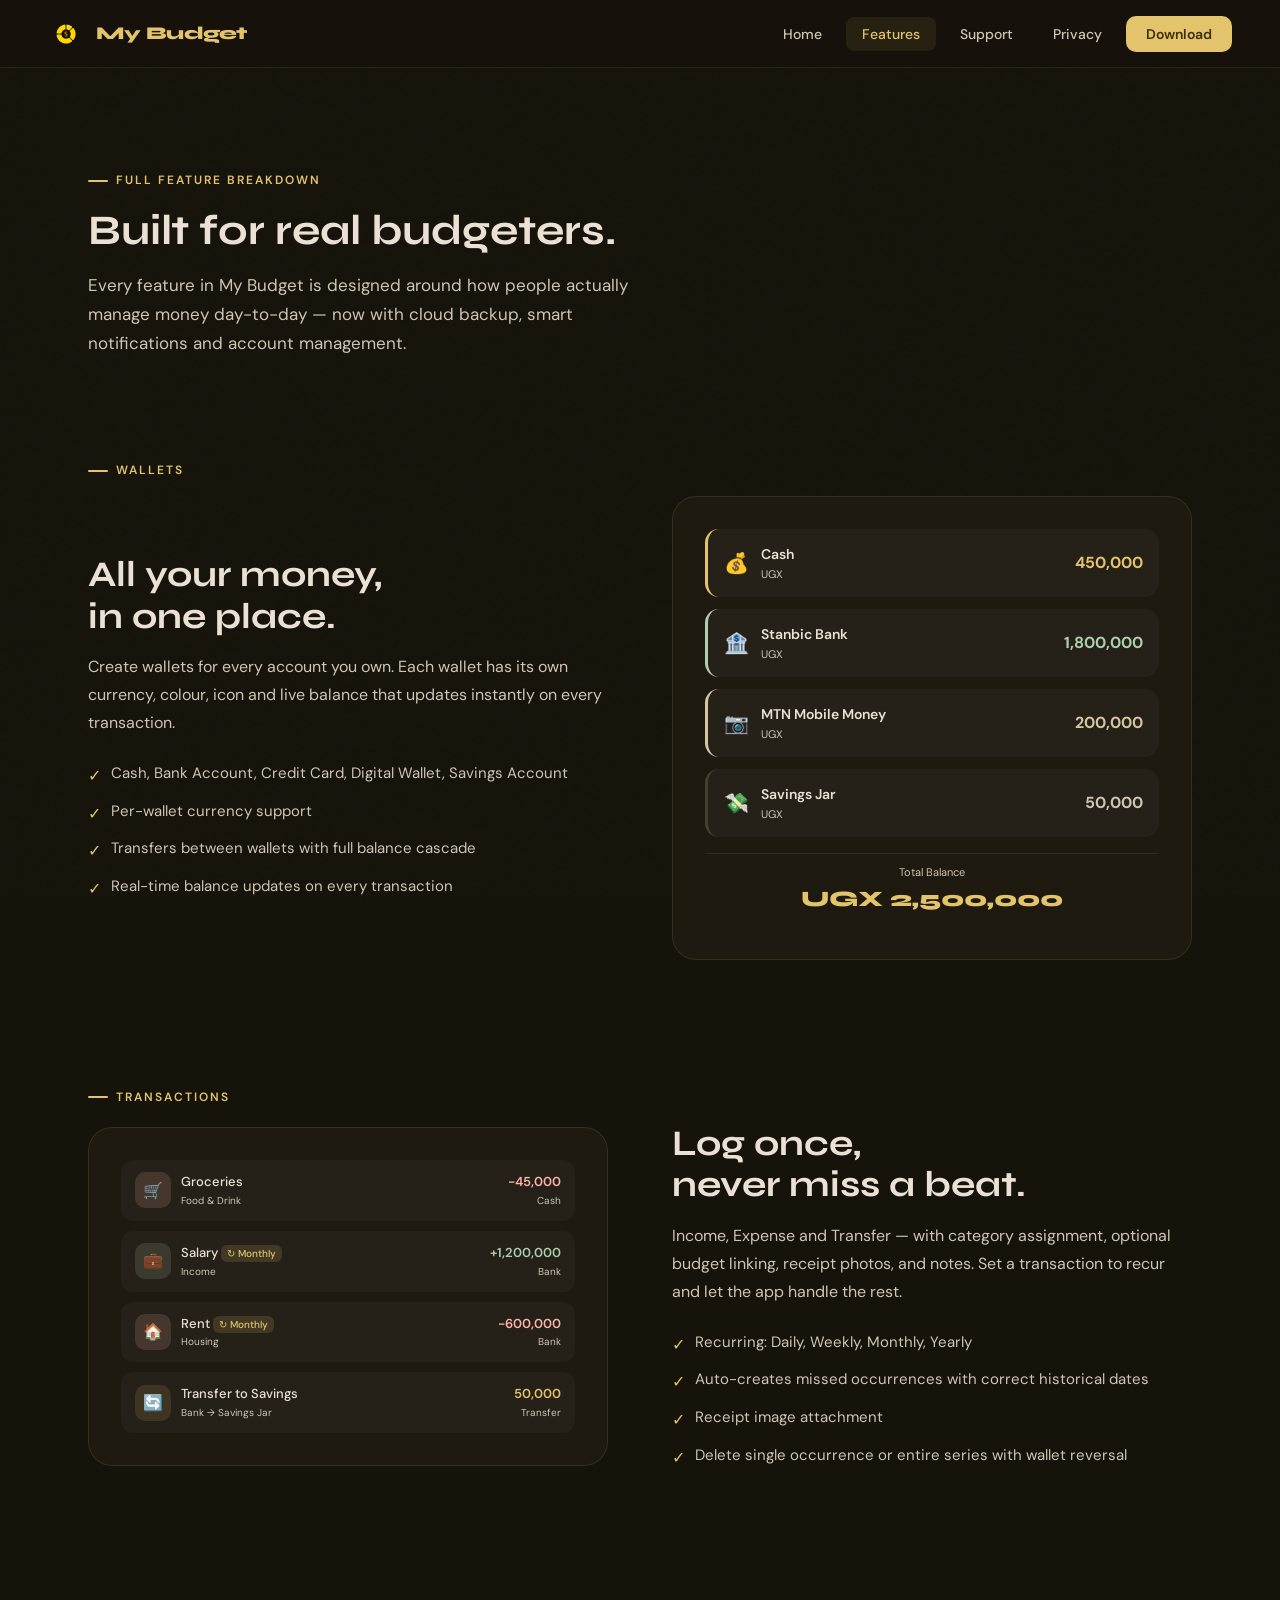
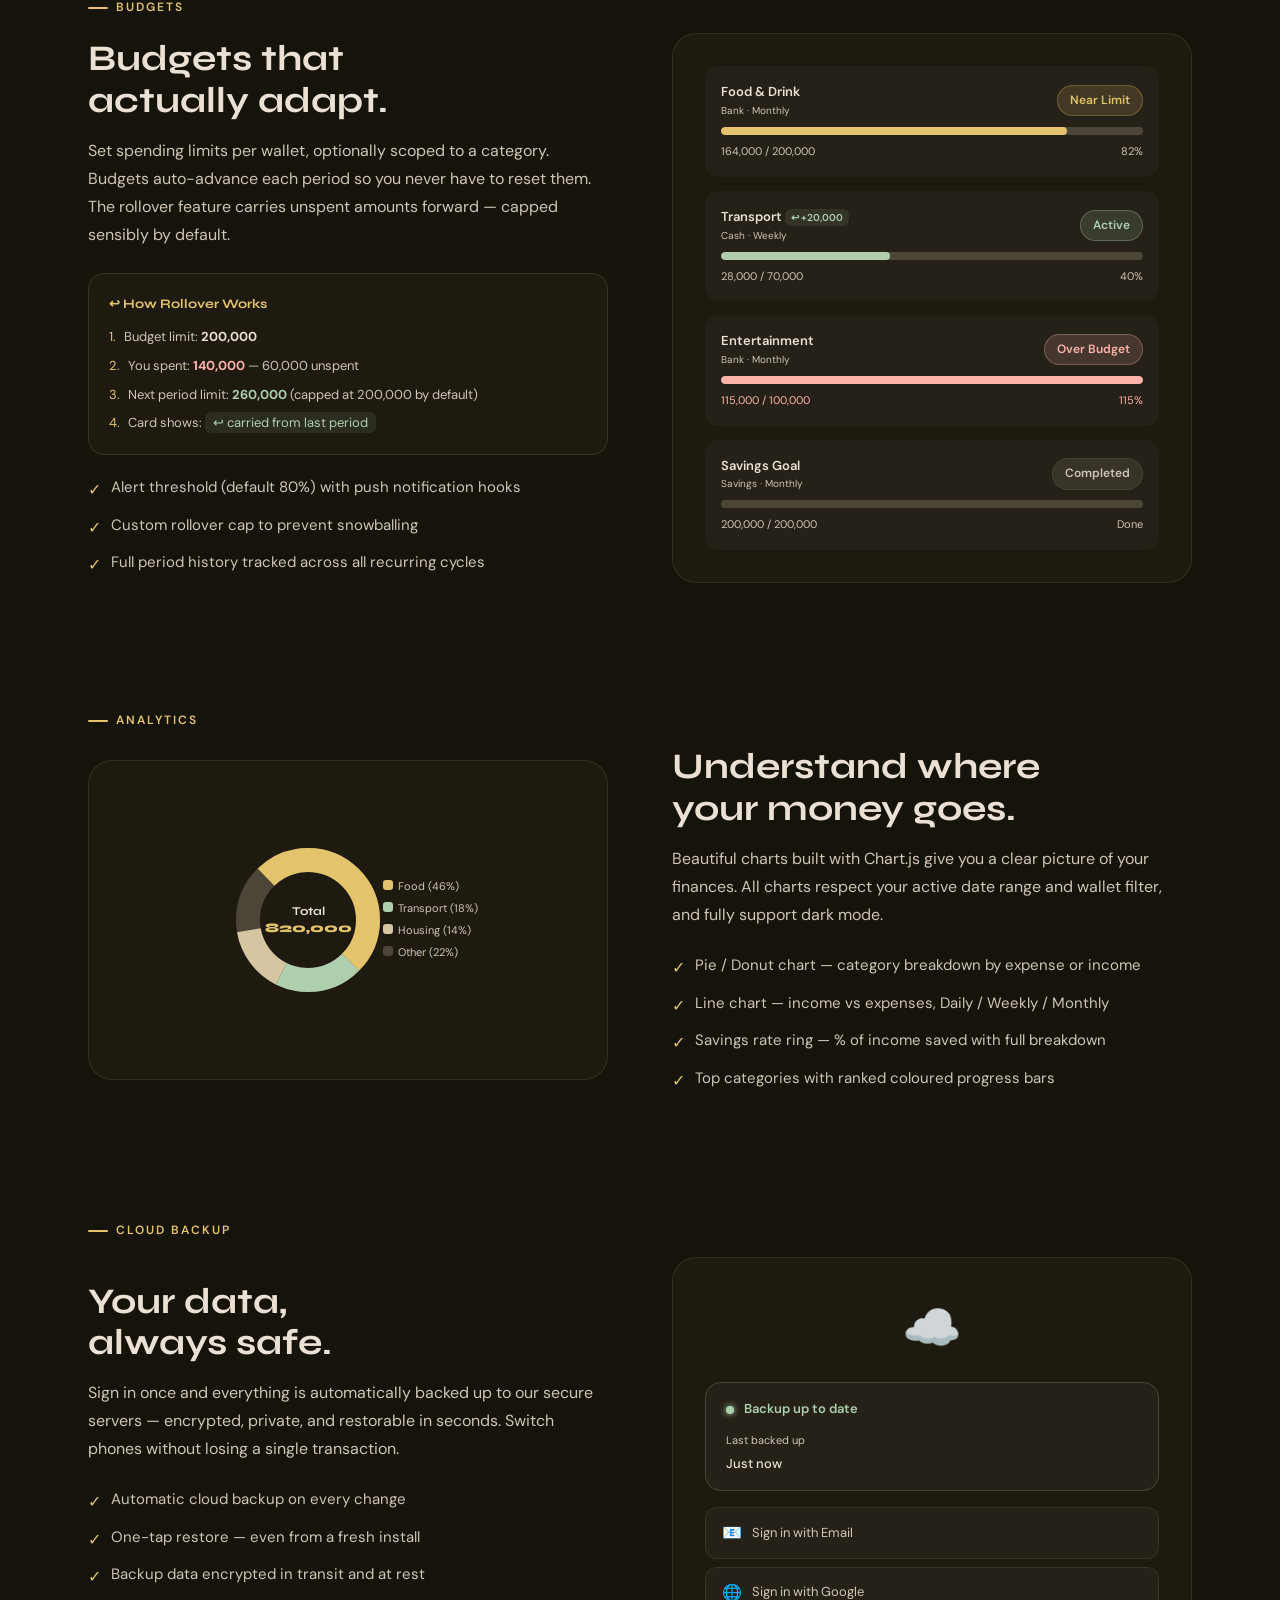
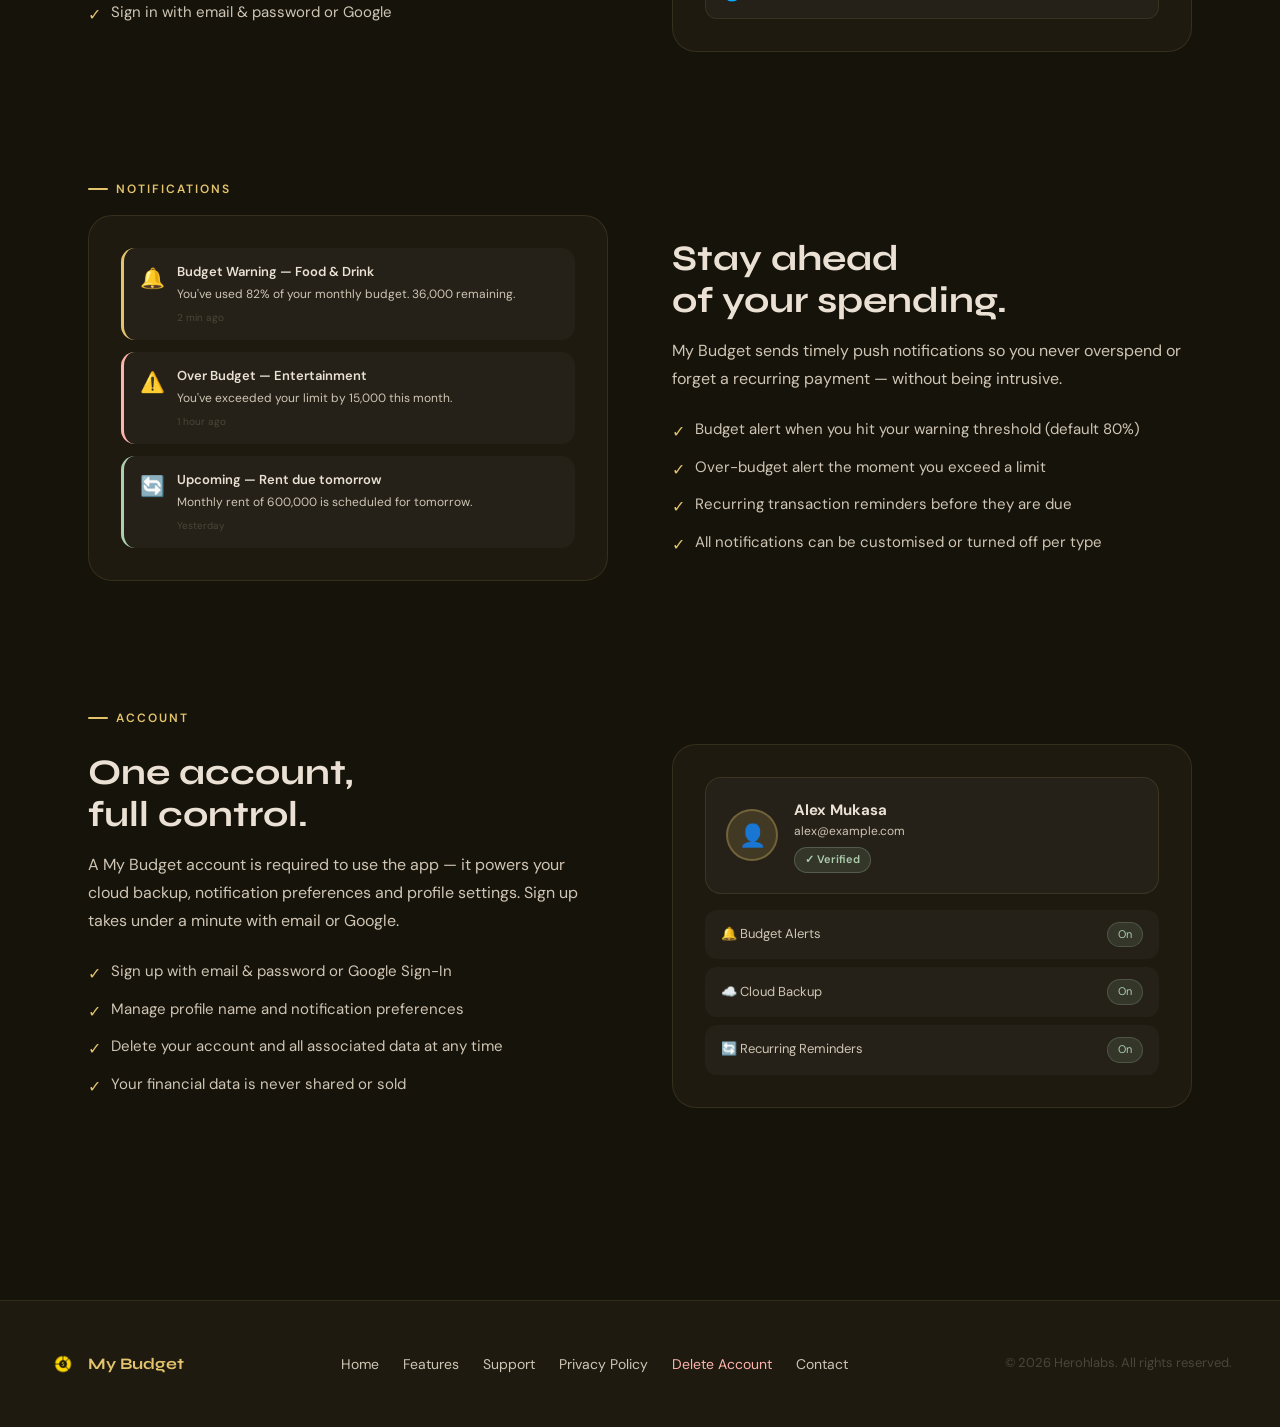
==== commit 850aa898: "update 5 files" ====
--- a/features.html
+++ b/features.html
@@ -33,7 +33,47 @@
     <li><a href="privacy.html" id="nav-privacy">Privacy</a></li>
     <li><a href="#download" class="nav-cta">Download</a></li>
   </ul>
+    <button class="nav-hamburger" id="hamburger" aria-label="Open menu" onclick="toggleDrawer()">
+        <span></span><span></span><span></span>
+    </button>
 </nav>
+<div class="nav-drawer" id="nav-drawer">
+  <a href="index.html" class="">Home</a>
+  <a href="features.html" class="active">Features</a>
+  <a href="support.html" class="">Support</a>
+  <a href="privacy.html" class="">Privacy</a>
+  <a href="delete-account.html" class=" drawer-delete">Delete Account</a>
+  <a href="#download" class="drawer-cta">Download</a>
+</div>
+
+<script>
+  function toggleDrawer() {
+    const drawer = document.getElementById('nav-drawer');
+    const burger = document.getElementById('hamburger');
+    const isOpen = drawer.classList.contains('open');
+    drawer.classList.toggle('open', !isOpen);
+    burger.classList.toggle('open', !isOpen);
+    document.body.style.overflow = isOpen ? '' : 'hidden';
+  }
+  // Close drawer on outside tap
+  document.addEventListener('click', function(e) {
+    const drawer = document.getElementById('nav-drawer');
+    const burger = document.getElementById('hamburger');
+    if (!drawer.contains(e.target) && !burger.contains(e.target) && drawer.classList.contains('open')) {
+      drawer.classList.remove('open');
+      burger.classList.remove('open');
+      document.body.style.overflow = '';
+    }
+  });
+  // Close on nav link click
+  document.querySelectorAll('.nav-drawer a').forEach(a => {
+    a.addEventListener('click', () => {
+      document.getElementById('nav-drawer').classList.remove('open');
+      document.getElementById('hamburger').classList.remove('open');
+      document.body.style.overflow = '';
+    });
+  });
+</script>
 
 <div style="padding-top:68px;">
   <section class="section" style="padding-bottom:48px;">
@@ -58,21 +98,20 @@
       </div>
       <div class="feature-visual">
         <div style="display:flex;flex-direction:column;gap:12px;">
-          <div style="display:flex;justify-content:space-between;align-items:center;padding:14px 16px;background:var(--surface-2);border-radius:0px;border-left:3px solid var(--primary);">
+          <div style="display:flex;justify-content:space-between;align-items:center;padding:14px 16px;background:var(--surface-2);border-radius:14px;border-left:3px solid var(--primary);">
             <div style="display:flex;align-items:center;gap:12px;"><span style="font-size:20px;">&#128176;</span><div><div style="font-weight:600;font-size:14px;">Cash</div><div style="font-size:11px;color:var(--on-surface-variant);">UGX</div></div></div>
             <div style="font-weight:700;color:var(--primary);">450,000</div>
           </div>
-          <div style="display:flex;justify-content:space-between;align-items:center;padding:14px 16px;background:var(--surface-2);border-radius:0px;border-left:3px solid var(--tertiary);">
+          <div style="display:flex;justify-content:space-between;align-items:center;padding:14px 16px;background:var(--surface-2);border-radius:14px;border-left:3px solid var(--tertiary);">
             <div style="display:flex;align-items:center;gap:12px;"><span style="font-size:20px;">&#127974;</span><div><div style="font-weight:600;font-size:14px;">Stanbic Bank</div><div style="font-size:11px;color:var(--on-surface-variant);">UGX</div></div></div>
             <div style="font-weight:700;color:var(--tertiary);">1,800,000</div>
           </div>
-          <div style="display:flex;justify-content:space-between;align-items:center;padding:14px 16px;background:var(--surface-2);border-radius:0px;border-left:3px solid var(--secondary);">
+          <div style="display:flex;justify-content:space-between;align-items:center;padding:14px 16px;background:var(--surface-2);border-radius:14px;border-left:3px solid var(--secondary);">
             <div style="display:flex;align-items:center;gap:12px;"><span style="font-size:20px;">&#128247;</span><div><div style="font-weight:600;font-size:14px;">MTN Mobile Money</div><div style="font-size:11px;color:var(--on-surface-variant);">UGX</div></div></div>
             <div style="font-weight:700;color:var(--secondary);">200,000</div>
           </div>
-          <div style="display:flex;justify-content:space-between;align-items:center;padding:14px 16px;background:var(--surface-2);border-radius:0px;border-left:3px solid rgba(76,70,57,0.8);">
-            <div style="display:flex;align-items:center;gap:12px;">
-              <span style="font-size:20px;">&#128184;</span><div><div style="font-weight:600;font-size:14px;">Savings Jar</div><div style="font-size:11px;color:var(--on-surface-variant);">UGX</div></div></div>
+          <div style="display:flex;justify-content:space-between;align-items:center;padding:14px 16px;background:var(--surface-2);border-radius:14px;border-left:3px solid rgba(76,70,57,0.8);">
+            <div style="display:flex;align-items:center;gap:12px;"><span style="font-size:20px;">&#128184;</span><div><div style="font-weight:600;font-size:14px;">Savings Jar</div><div style="font-size:11px;color:var(--on-surface-variant);">UGX</div></div></div>
             <div style="font-weight:700;color:var(--on-surface-variant);">50,000</div>
           </div>
           <div style="text-align:center;padding:10px;border-top:1px solid rgba(227,196,109,0.1);margin-top:4px;"><div style="font-size:11px;color:var(--on-surface-variant);">Total Balance</div><div style="font-size:22px;font-weight:800;color:var(--primary);font-family:'Syne',sans-serif;">UGX 2,500,000</div></div>
@@ -252,7 +291,7 @@
       <div class="feature-visual">
         <div style="display:flex;flex-direction:column;gap:12px;">
           <!-- Notification cards -->
-          <div style="background:var(--surface-2);border-radius:0px;padding:14px 16px;border-left:3px solid var(--primary);display:flex;gap:12px;align-items:flex-start;">
+          <div style="background:var(--surface-2);border-radius:14px;padding:14px 16px;border-left:3px solid var(--primary);display:flex;gap:12px;align-items:flex-start;">
             <span style="font-size:20px;">&#128276;</span>
             <div>
               <div style="font-size:13px;font-weight:600;color:var(--on-bg);margin-bottom:2px;">Budget Warning — Food &amp; Drink</div>
@@ -260,7 +299,7 @@
               <div style="font-size:10px;color:var(--surface-variant);margin-top:6px;">2 min ago</div>
             </div>
           </div>
-          <div style="background:var(--surface-2);border-radius:0px;padding:14px 16px;border-left:3px solid var(--error);display:flex;gap:12px;align-items:flex-start;">
+          <div style="background:var(--surface-2);border-radius:14px;padding:14px 16px;border-left:3px solid var(--error);display:flex;gap:12px;align-items:flex-start;">
             <span style="font-size:20px;">&#9888;&#65039;</span>
             <div>
               <div style="font-size:13px;font-weight:600;color:var(--on-bg);margin-bottom:2px;">Over Budget — Entertainment</div>
@@ -268,7 +307,7 @@
               <div style="font-size:10px;color:var(--surface-variant);margin-top:6px;">1 hour ago</div>
             </div>
           </div>
-          <div style="background:var(--surface-2);border-radius:0px;padding:14px 16px;border-left:3px solid var(--tertiary);display:flex;gap:12px;align-items:flex-start;">
+          <div style="background:var(--surface-2);border-radius:14px;padding:14px 16px;border-left:3px solid var(--tertiary);display:flex;gap:12px;align-items:flex-start;">
             <span style="font-size:20px;">&#128260;</span>
             <div>
               <div style="font-size:13px;font-weight:600;color:var(--on-bg);margin-bottom:2px;">Upcoming — Rent due tomorrow</div>
@@ -337,7 +376,8 @@
       <li><a href="features.html">Features</a></li>
       <li><a href="support.html">Support</a></li>
       <li><a href="privacy.html">Privacy Policy</a></li>
-      <li><a href="mailto:herohlabs@gmail.com">Contact</a></li>
+      <li><a href="delete-account.html" style="color:var(--error);">Delete Account</a></li>
+                <li><a href="mailto:herohlabs@gmail.com">Contact</a></li>
     </ul>
     <p class="footer-copy">&copy; 2026 Herohlabs. All rights reserved.</p>
   </div>
--- a/shared.css
+++ b/shared.css
@@ -21,8 +21,8 @@
   --on-surface-variant: #CFC5B4;
   --income: #ADCFAE;
   --expense: #FFB4AB;
-  /* --radius: 16px; */
-  --radius-sm: 8px; 
+  --radius: 16px;
+  --radius-sm: 8px;
   --radius-lg: 24px;
 }
 
@@ -347,12 +347,110 @@
   transform: translateY(0);
 }
 
+/* ── HAMBURGER BUTTON ── */
+.nav-hamburger {
+  display: none;
+  flex-direction: column;
+  justify-content: center;
+  align-items: center;
+  gap: 5px;
+  width: 40px;
+  height: 40px;
+  border-radius: 10px;
+  border: 1px solid rgba(227, 196, 109, 0.15);
+  background: rgba(227, 196, 109, 0.06);
+  cursor: pointer;
+  padding: 0;
+  transition: background 0.2s ease;
+  flex-shrink: 0;
+}
+
+.nav-hamburger:hover {
+  background: rgba(227, 196, 109, 0.12);
+}
+
+.nav-hamburger span {
+  display: block;
+  width: 18px;
+  height: 2px;
+  background: var(--primary);
+  border-radius: 2px;
+  transition: transform 0.3s ease, opacity 0.3s ease;
+  transform-origin: center;
+}
+
+/* Animated X when open */
+.nav-hamburger.open span:nth-child(1) { transform: translateY(7px) rotate(45deg); }
+.nav-hamburger.open span:nth-child(2) { opacity: 0; transform: scaleX(0); }
+.nav-hamburger.open span:nth-child(3) { transform: translateY(-7px) rotate(-45deg); }
+
+/* ── MOBILE DRAWER ── */
+.nav-drawer {
+  display: none;
+  position: fixed;
+  top: 68px;
+  left: 0; right: 0;
+  background: rgba(22, 19, 11, 0.97);
+  backdrop-filter: blur(24px);
+  -webkit-backdrop-filter: blur(24px);
+  border-bottom: 1px solid rgba(227, 196, 109, 0.12);
+  padding: 16px 20px 24px;
+  z-index: 99;
+  flex-direction: column;
+  gap: 4px;
+  transform: translateY(-8px);
+  opacity: 0;
+  transition: transform 0.25s ease, opacity 0.25s ease;
+}
+
+.nav-drawer.open {
+  transform: translateY(0);
+  opacity: 1;
+}
+
+.nav-drawer a {
+  display: block;
+  color: var(--on-surface-variant);
+  text-decoration: none;
+  font-size: 15px;
+  font-weight: 500;
+  padding: 12px 16px;
+  border-radius: 10px;
+  transition: all 0.2s ease;
+}
+
+.nav-drawer a:hover,
+.nav-drawer a.active {
+  color: var(--primary);
+  background: rgba(227, 196, 109, 0.08);
+}
+
+.nav-drawer .drawer-cta {
+  margin-top: 8px;
+  background: var(--primary);
+  color: var(--on-primary) !important;
+  font-weight: 700 !important;
+  text-align: center;
+  border-radius: 12px !important;
+}
+
+.nav-drawer .drawer-cta:hover {
+  background: var(--primary-light) !important;
+}
+
+.nav-drawer .drawer-delete {
+  color: var(--error) !important;
+  margin-top: 4px;
+}
+
 /* ── MOBILE ── */
 @media (max-width: 768px) {
   nav { padding: 0 20px; }
   .section { padding: 64px 20px; }
   .footer-inner { flex-direction: column; align-items: flex-start; }
   .nav-links { display: none; }
+  .nav-hamburger { display: flex; }
+  .nav-drawer { display: flex; }
 }
 /* ── MOBILE HORIZONTAL SCROLL FIX ── */
 /* Sections clip their own absolute-positioned glows */
